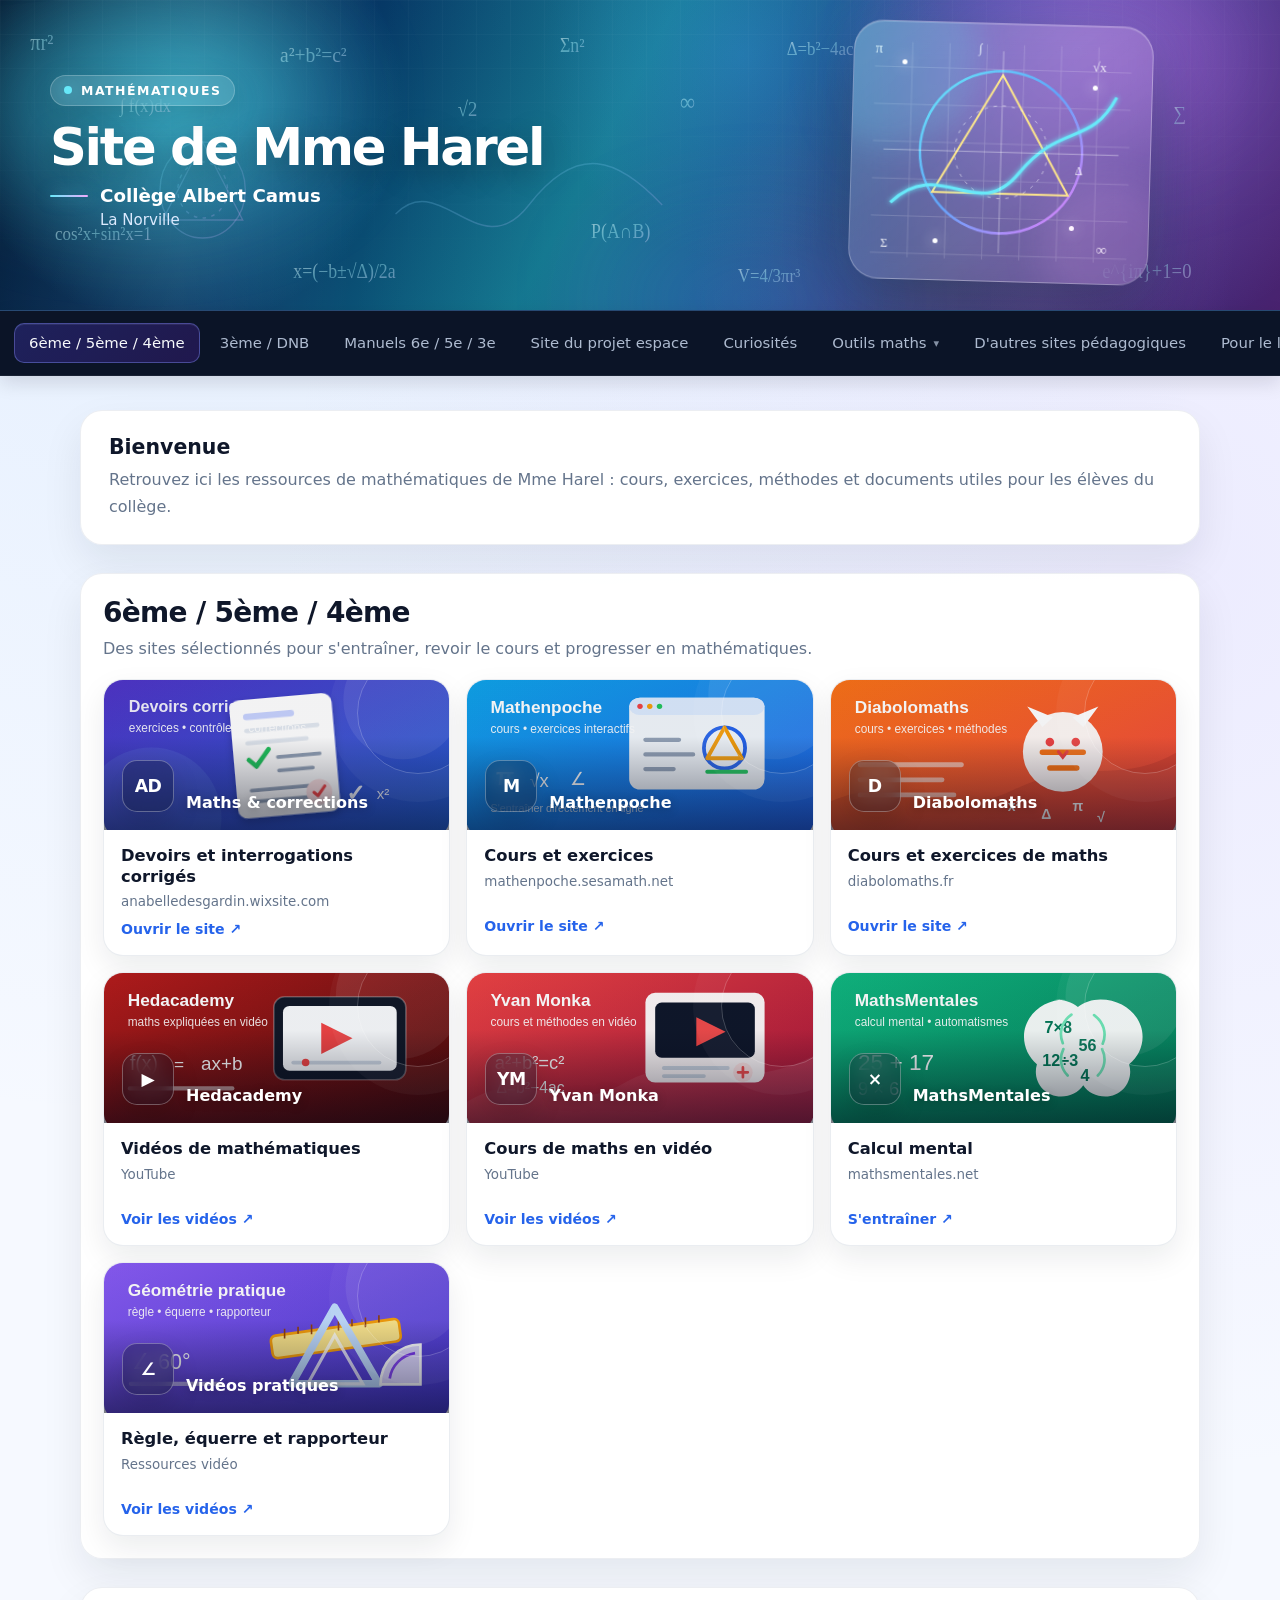
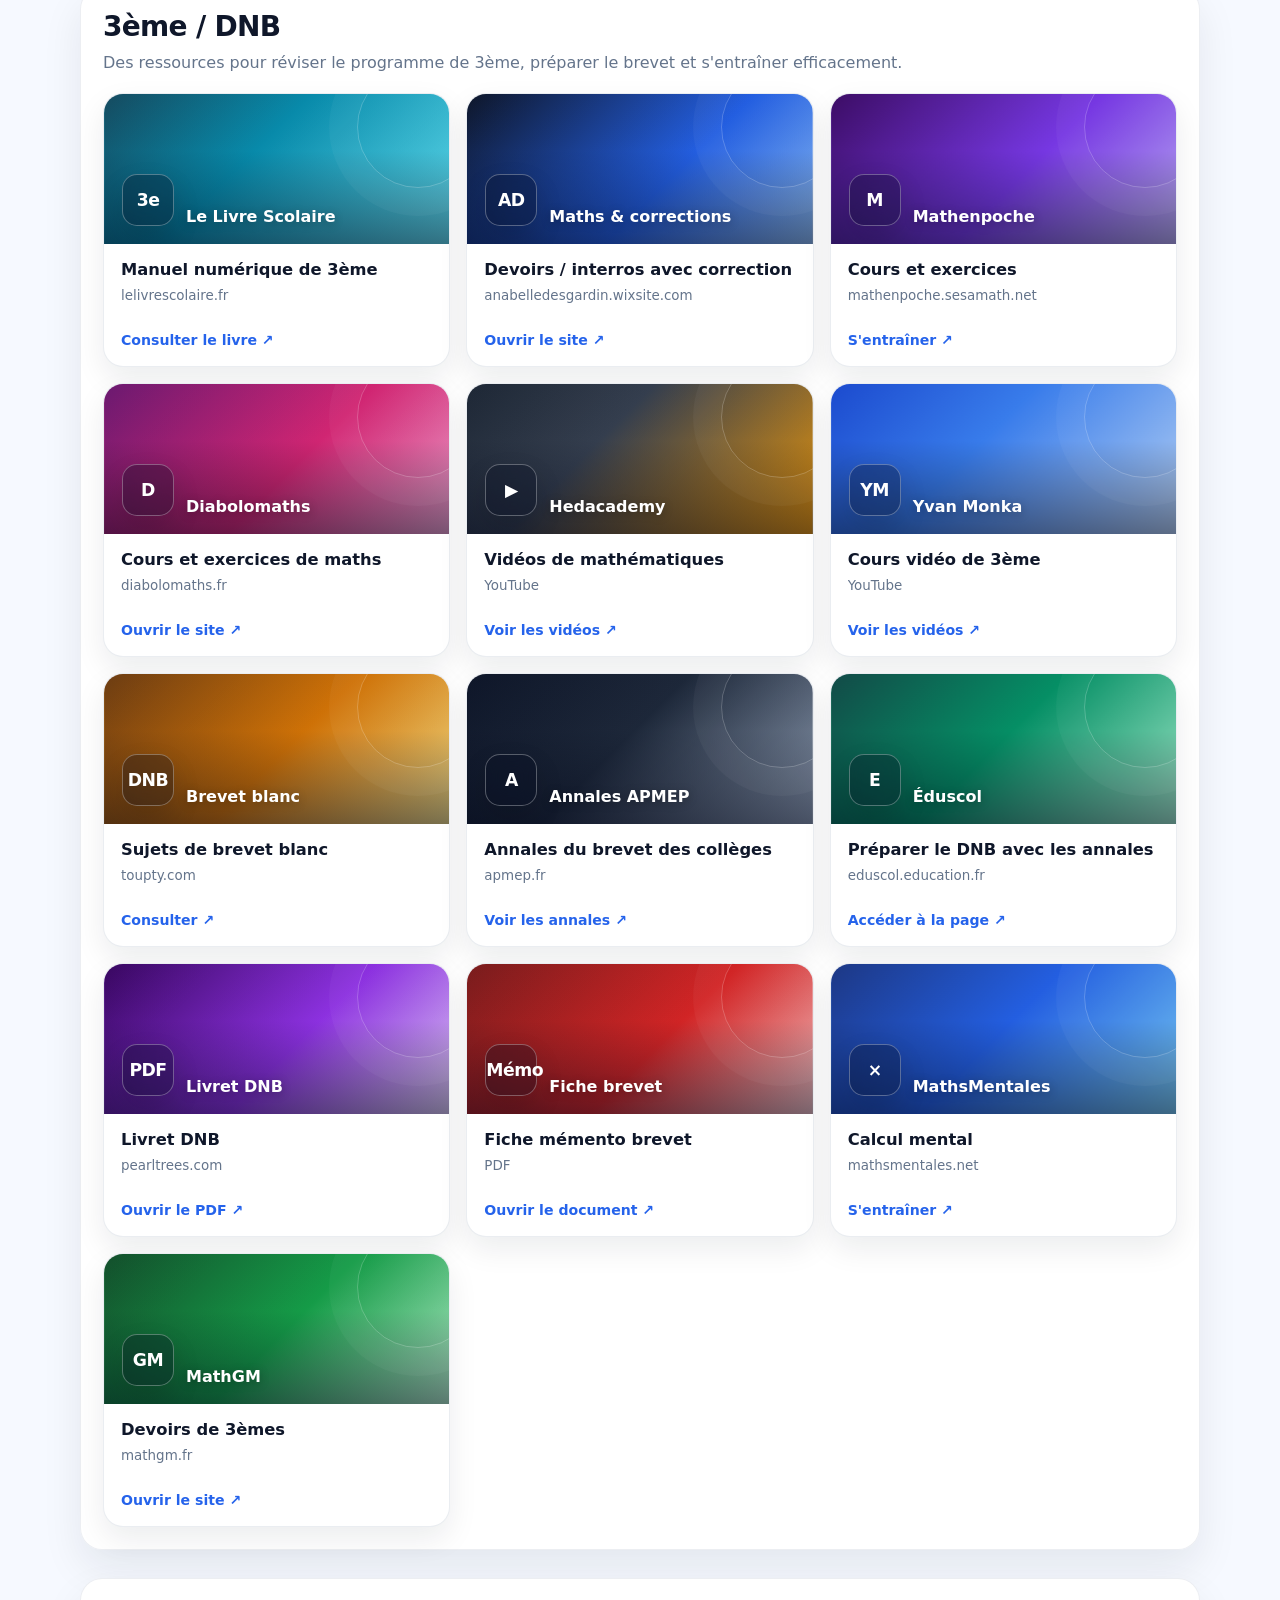
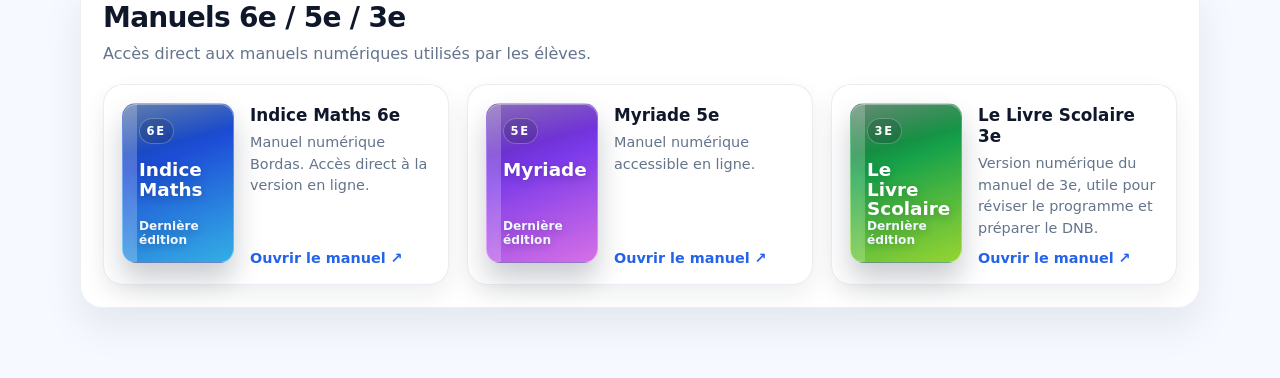
==== index.html @ 8d4c0c3f "Ajout de la section 3ème DNB, des manuels et du lien ENT" ====
<!DOCTYPE html>
<html lang="fr">
<head>
<meta charset="UTF-8">
<meta name="viewport" content="width=device-width,initial-scale=1.0">
<title>Site de Mme Harel</title>
<style>
:root{--paper:#f6f9ff;--ink:#0f172a;--muted:#64748b;--cyan:#67e8f9;--blue:#60a5fa;--violet:#a78bfa;--pink:#f0abfc;--gold:#fde68a;--line:rgba(148,163,184,.18)}
*{box-sizing:border-box}html{scroll-behavior:smooth}body{margin:0;font-family:Inter,ui-sans-serif,system-ui,-apple-system,BlinkMacSystemFont,"Segoe UI",sans-serif;background:radial-gradient(circle at 12% 0%,rgba(96,165,250,.13),transparent 30%),radial-gradient(circle at 92% 16%,rgba(167,139,250,.12),transparent 28%),var(--paper);color:var(--ink)}a{color:inherit}img,svg{max-width:100%}
.hero{position:relative;min-height:310px;overflow:hidden;isolation:isolate;color:#fff;background:linear-gradient(118deg,#04152d 0%,#073765 26%,#0f6f88 47%,#26418f 69%,#49226f 100%)}.hero:before{content:"";position:absolute;inset:0;z-index:-5;background:radial-gradient(circle at 14% 34%,rgba(80,240,255,.48),transparent 20%),radial-gradient(circle at 58% 18%,rgba(62,164,255,.28),transparent 26%),radial-gradient(circle at 87% 18%,rgba(213,126,255,.38),transparent 25%),radial-gradient(circle at 73% 90%,rgba(255,184,92,.12),transparent 25%)}.hero:after{content:"";position:absolute;inset:-60px -10%;z-index:-4;background:linear-gradient(102deg,transparent 8%,rgba(255,255,255,.06) 22%,transparent 33%,rgba(103,232,249,.10) 48%,transparent 62%,rgba(240,171,252,.10) 76%,transparent 88%);transform:rotate(-6deg)}.grid{position:absolute;inset:0;z-index:-3;opacity:.23;background-image:linear-gradient(rgba(255,255,255,.1) 1px,transparent 1px),linear-gradient(90deg,rgba(255,255,255,.1) 1px,transparent 1px);background-size:34px 34px;mask-image:linear-gradient(to bottom,black 10%,transparent 96%)}.glow{position:absolute;border-radius:50%;filter:blur(56px);pointer-events:none;z-index:-2}.g1{width:360px;height:170px;left:-40px;top:20px;background:rgba(61,230,255,.28)}.g2{width:370px;height:170px;right:20px;top:-30px;background:rgba(200,115,255,.23)}.g3{width:280px;height:130px;left:48%;bottom:-55px;background:rgba(72,160,255,.19)}.math-layer{position:absolute;inset:0;width:100%;height:100%;z-index:-1;opacity:.68;pointer-events:none}.hero-inner{width:min(1180px,calc(100% - 40px));min-height:310px;margin:auto;display:grid;grid-template-columns:minmax(0,1.2fr) minmax(260px,.8fr);align-items:center;gap:34px;padding:24px 0 30px}.hero-copy{position:relative;z-index:2;min-width:0}.badge{display:inline-flex;align-items:center;gap:9px;padding:7px 13px;border-radius:999px;background:rgba(255,255,255,.12);border:1px solid rgba(255,255,255,.22);backdrop-filter:blur(10px);font-size:.78rem;font-weight:800;letter-spacing:.12em;text-transform:uppercase;box-shadow:0 8px 28px rgba(0,0,0,.15)}.badge i{display:block;width:8px;height:8px;border-radius:50%;background:var(--cyan);box-shadow:0 0 18px var(--cyan)}h1{margin:16px 0 8px;font-size:clamp(2.05rem,4vw,3.35rem);line-height:1;letter-spacing:-.045em;font-weight:880;text-shadow:0 9px 30px rgba(0,0,0,.28)}.school{margin-top:12px;display:flex;align-items:center;gap:12px;font-weight:750;font-size:clamp(1rem,1.5vw,1.14rem)}.school:before{content:"";width:38px;height:2px;border-radius:99px;background:linear-gradient(90deg,#67e8f9,#f0abfc);box-shadow:0 0 16px rgba(103,232,249,.55)}.place{margin-top:5px;padding-left:50px;color:#dbeafe;font-size:.94rem}.visual{height:225px;display:grid;place-items:center;position:relative;min-width:0}.glass{position:relative;width:min(300px,100%);aspect-ratio:1.16;border-radius:30px;overflow:hidden;background:linear-gradient(145deg,rgba(255,255,255,.21),rgba(255,255,255,.055));border:1px solid rgba(255,255,255,.28);backdrop-filter:blur(17px);box-shadow:0 26px 68px rgba(1,8,26,.34),inset 0 1px 0 rgba(255,255,255,.18),0 0 58px rgba(103,232,249,.11);transform:rotate(1.6deg)}.glass:before{content:"";position:absolute;width:180px;height:180px;border-radius:50%;left:-55px;top:-55px;background:rgba(103,232,249,.18);filter:blur(15px)}.glass:after{content:"";position:absolute;width:140px;height:140px;border-radius:50%;right:-35px;bottom:-40px;background:rgba(240,171,252,.16);filter:blur(18px)}.glass svg{width:100%;height:100%;display:block}.spark{position:absolute;width:5px;height:5px;border-radius:50%;background:#fff;box-shadow:0 0 14px #fff}.s1{left:16%;top:15%}.s2{right:18%;top:23%}.s3{left:28%;bottom:14%}.s4{right:25%;bottom:20%}
.navbar{position:sticky;top:0;z-index:30;background:rgba(4,13,33,.97);border-top:1px solid rgba(91,171,255,.35);border-bottom:1px solid rgba(255,255,255,.06);box-shadow:0 7px 18px rgba(2,6,23,.12);backdrop-filter:blur(12px)}.nav-inner{display:flex;align-items:center;gap:5px;overflow-x:auto;overflow-y:hidden;white-space:nowrap;width:min(1380px,100%);margin:auto;padding:12px 14px;scrollbar-width:thin;scrollbar-color:rgba(103,232,249,.38) transparent;-webkit-overflow-scrolling:touch}.nav-inner::-webkit-scrollbar{height:6px}.nav-inner::-webkit-scrollbar-thumb{background:rgba(103,232,249,.34);border-radius:99px}.nav-link,.nav-menu summary{flex:0 0 auto;display:inline-flex;align-items:center;justify-content:center;padding:10px 14px;border-radius:10px;text-decoration:none;color:#aebbd0;font-size:.93rem;font-weight:530;border:1px solid transparent;transition:.2s ease;cursor:pointer;list-style:none}.nav-menu summary::-webkit-details-marker{display:none}.nav-link:hover,.nav-menu summary:hover{color:#fff;background:rgba(99,102,241,.14);border-color:rgba(129,140,248,.24)}.nav-link.active{color:#f8fafc;background:linear-gradient(135deg,rgba(79,70,229,.28),rgba(109,40,217,.22));border-color:rgba(129,140,248,.42);box-shadow:inset 0 1px 0 rgba(255,255,255,.07)}.nav-menu{position:relative;flex:0 0 auto}.nav-menu summary:after{content:"▾";font-size:.7rem;margin-left:7px;opacity:.75}.nav-drop{position:fixed;z-index:50;min-width:180px;padding:7px;background:#08162c;border:1px solid rgba(129,140,248,.28);border-radius:12px;box-shadow:0 16px 35px rgba(2,6,23,.32);transform:translateY(7px)}.nav-drop a{display:block;padding:9px 11px;border-radius:8px;color:#cbd5e1;text-decoration:none;font-size:.9rem}.nav-drop a:hover{background:rgba(99,102,241,.17);color:#fff}
main{width:min(1120px,calc(100% - 40px));margin:34px auto 0;padding-bottom:70px}.panel{background:rgba(255,255,255,.96);border:1px solid var(--line);border-radius:22px;box-shadow:0 18px 40px rgba(15,23,42,.08)}.welcome{padding:24px 28px}.welcome h2,.resources h2{margin:0 0 8px}.welcome h2{font-size:1.28rem}.welcome p{margin:0;line-height:1.67;color:var(--muted)}.resources{margin-top:28px;padding:22px}.resources-head{margin-bottom:18px}.resources h2{font-size:clamp(1.35rem,2.5vw,1.75rem);letter-spacing:-.025em}.resources-head p{margin:4px 0 0;color:var(--muted);line-height:1.5}.resource-grid{display:grid;grid-template-columns:repeat(3,minmax(0,1fr));gap:16px}.resource-card{display:flex;flex-direction:column;overflow:hidden;min-width:0;border-radius:20px;text-decoration:none;color:var(--ink);background:#fff;border:1px solid rgba(148,163,184,.2);box-shadow:0 12px 30px rgba(15,23,42,.08);transition:transform .2s ease,box-shadow .2s ease,border-color .2s ease}.resource-card:hover{transform:translateY(-5px);box-shadow:0 20px 42px rgba(15,23,42,.13);border-color:rgba(96,165,250,.38)}.thumb{position:relative;height:150px;overflow:hidden;padding:18px;display:flex;align-items:flex-end;background:var(--bg);background-position:center;background-size:cover}.thumb::before{content:"";position:absolute;inset:0;background:linear-gradient(to top,rgba(2,6,23,.52),rgba(2,6,23,.05) 62%)}.thumb::after{content:"";position:absolute;width:120px;height:120px;border:1px solid rgba(255,255,255,.22);border-radius:50%;right:-30px;top:-28px;box-shadow:0 0 0 28px rgba(255,255,255,.035)}.thumb-mark{position:relative;z-index:2;width:52px;height:52px;border-radius:15px;display:grid;place-items:center;background:rgba(8,15,35,.3);border:1px solid rgba(255,255,255,.3);backdrop-filter:blur(10px);color:#fff;font-weight:900;font-size:1.08rem;letter-spacing:-.03em;box-shadow:0 12px 28px rgba(0,0,0,.12)}.thumb-name{position:relative;z-index:2;margin-left:12px;color:#fff;font-size:1rem;font-weight:800;text-shadow:0 2px 10px rgba(0,0,0,.3)}.resource-body{padding:16px 17px 18px;display:flex;flex-direction:column;gap:7px;min-height:122px}.resource-title{font-weight:850;font-size:1.02rem;line-height:1.25}.resource-site{font-size:.84rem;color:#64748b;overflow:hidden;text-overflow:ellipsis;white-space:nowrap}.resource-action{margin-top:auto;padding-top:5px;font-size:.88rem;font-weight:750;color:#2563eb}.r1{--bg:url('assets/thumbs/devoirs.svg') center/cover no-repeat}.r2{--bg:url('assets/thumbs/mathenpoche.svg') center/cover no-repeat}.r3{--bg:url('assets/thumbs/diabolomaths.svg') center/cover no-repeat}.r4{--bg:url('assets/thumbs/hedacademy.svg') center/cover no-repeat}.r5{--bg:url('assets/thumbs/yvan-monka.svg') center/cover no-repeat}.r6{--bg:url('assets/thumbs/mathsmentales.svg') center/cover no-repeat}.r7{--bg:url('assets/thumbs/instruments.svg') center/cover no-repeat}.d1{--bg:linear-gradient(135deg,#164e63,#0891b2 42%,#67e8f9)}.d2{--bg:linear-gradient(135deg,#0f172a,#2563eb 58%,#93c5fd)}.d3{--bg:linear-gradient(135deg,#3f0d69,#7c3aed 55%,#c4b5fd)}.d4{--bg:linear-gradient(135deg,#701a75,#db2777 55%,#f9a8d4)}.d5{--bg:linear-gradient(135deg,#1f2937,#374151 38%,#f59e0b)}.d6{--bg:linear-gradient(135deg,#1d4ed8,#3b82f6 42%,#bfdbfe)}.d7{--bg:linear-gradient(135deg,#713f12,#d97706 52%,#fde68a)}.d8{--bg:linear-gradient(135deg,#0f172a,#1e293b 45%,#94a3b8)}.d9{--bg:linear-gradient(135deg,#134e4a,#059669 48%,#a7f3d0)}.d10{--bg:linear-gradient(135deg,#3b0764,#9333ea 55%,#e9d5ff)}.d11{--bg:linear-gradient(135deg,#7f1d1d,#dc2626 55%,#fecaca)}.d12{--bg:linear-gradient(135deg,#1e3a8a,#2563eb 48%,#7dd3fc)}.d13{--bg:linear-gradient(135deg,#14532d,#16a34a 52%,#bbf7d0)}
.manual-grid{display:grid;grid-template-columns:repeat(3,minmax(0,1fr));gap:18px}.manual-card{display:flex;gap:16px;padding:18px;border-radius:20px;background:#fff;border:1px solid rgba(148,163,184,.2);box-shadow:0 10px 24px rgba(15,23,42,.07);text-decoration:none;color:var(--ink);transition:transform .2s ease,box-shadow .2s ease,border-color .2s ease}.manual-card:hover{transform:translateY(-4px);box-shadow:0 16px 34px rgba(15,23,42,.12);border-color:rgba(96,165,250,.35)}.manual-cover{flex:0 0 112px;height:160px;border-radius:14px;position:relative;overflow:hidden;box-shadow:0 16px 28px rgba(15,23,42,.22),inset 0 1px 0 rgba(255,255,255,.35);border:1px solid rgba(255,255,255,.35)}.manual-cover::before{content:"";position:absolute;inset:0;background:linear-gradient(165deg,rgba(255,255,255,.35),transparent 28%,rgba(0,0,0,.08) 100%)}.manual-spine{position:absolute;left:0;top:0;bottom:0;width:14px;background:rgba(255,255,255,.22)}.manual-cover .level{position:absolute;left:16px;top:14px;font-size:.72rem;font-weight:900;letter-spacing:.14em;text-transform:uppercase;color:#fff;background:rgba(15,23,42,.18);padding:5px 7px;border-radius:999px;border:1px solid rgba(255,255,255,.26);backdrop-filter:blur(4px)}.manual-cover .title{position:absolute;left:16px;right:16px;top:56px;font-size:1.15rem;line-height:1.05;font-weight:900;color:#fff;text-shadow:0 2px 10px rgba(0,0,0,.24)}.manual-cover .edition{position:absolute;left:16px;right:16px;bottom:15px;font-size:.76rem;font-weight:800;color:#eff6ff;text-shadow:0 2px 8px rgba(0,0,0,.24)}.m6{background:linear-gradient(160deg,#0f3b87 0%,#1d4ed8 36%,#38bdf8 100%)}.m5{background:linear-gradient(160deg,#4c1d95 0%,#7c3aed 40%,#e879f9 100%)}.m3{background:linear-gradient(160deg,#14532d 0%,#16a34a 38%,#a3e635 100%)}.manual-body{min-width:0;display:flex;flex-direction:column}.manual-title{font-size:1.05rem;font-weight:850;line-height:1.25;margin-top:2px}.manual-meta{margin-top:6px;color:var(--muted);font-size:.9rem;line-height:1.5}.manual-action{margin-top:auto;padding-top:10px;font-size:.9rem;font-weight:800;color:#2563eb}
@media(max-width:1050px){.hero-inner{grid-template-columns:minmax(0,1fr) 300px;gap:20px}.nav-link,.nav-menu summary{font-size:.88rem;padding:9px 11px}.manual-grid{grid-template-columns:1fr}}@media(max-width:900px){.resource-grid{grid-template-columns:repeat(2,minmax(0,1fr))}}@media(max-width:800px){.hero{min-height:430px}.hero-inner{min-height:430px;grid-template-columns:1fr;gap:8px;text-align:center;padding:28px 0 22px}.school{justify-content:center}.school:before{display:none}.place{padding-left:0}.visual{height:155px}.glass{width:215px}.math-layer{opacity:.48}.nav-inner{padding:10px 12px}.nav-link,.nav-menu summary{font-size:.88rem;padding:9px 11px}}@media(max-width:640px){.manual-card{flex-direction:column}.manual-cover{width:112px;height:160px}}@media(max-width:560px){.hero{min-height:395px}.hero-inner{width:min(100% - 24px,1180px);min-height:395px;padding:24px 0 18px}.badge{font-size:.68rem;padding:6px 10px}.hero h1{font-size:clamp(1.9rem,10vw,2.55rem)}.school{font-size:.98rem}.visual{height:130px}.glass{width:185px;border-radius:22px}.math-layer{opacity:.38}.nav-inner{gap:3px;padding:9px 8px}.nav-link,.nav-menu summary{font-size:.82rem;padding:8px 9px}.nav-drop{left:8px;right:8px;min-width:auto}.welcome{padding:20px}.resources{padding:14px;border-radius:18px}.resource-grid,.manual-grid{grid-template-columns:1fr}.thumb{height:132px}main{width:min(100% - 24px,1120px);margin-top:22px}}
</style>
</head>
<body>
<header class="hero"><div class="grid"></div><div class="glow g1"></div><div class="glow g2"></div><div class="glow g3"></div><svg class="math-layer" viewBox="0 0 1440 310" preserveAspectRatio="none" aria-hidden="true"><defs><linearGradient id="txt" x1="0" y1="0" x2="1" y2="1"><stop offset="0%" stop-color="#fff" stop-opacity=".8"/><stop offset="50%" stop-color="#a5f3fc" stop-opacity=".63"/><stop offset="100%" stop-color="#e9d5ff" stop-opacity=".62"/></linearGradient><linearGradient id="ln" x1="0" y1="0" x2="1" y2="1"><stop offset="0%" stop-color="#67e8f9"/><stop offset="55%" stop-color="#93c5fd"/><stop offset="100%" stop-color="#f0abfc"/></linearGradient></defs><g fill="url(#txt)" font-family="Georgia,serif"><text x="34" y="50" font-size="23">πr²</text><text x="135" y="112" font-size="19">∫ f(x)dx</text><text x="315" y="62" font-size="22">a²+b²=c²</text><text x="515" y="116" font-size="21">√2</text><text x="630" y="52" font-size="20">Σn²</text><text x="765" y="110" font-size="24">∞</text><text x="885" y="55" font-size="19">Δ=b²−4ac</text><text x="1050" y="118" font-size="20">f′(x)</text><text x="1205" y="58" font-size="23">φ</text><text x="1320" y="120" font-size="20">∑</text><text x="62" y="240" font-size="19">cos²x+sin²x=1</text><text x="330" y="278" font-size="20">x=(−b±√Δ)/2a</text><text x="665" y="238" font-size="20">P(A∩B)</text><text x="830" y="282" font-size="19">V=4/3πr³</text><text x="1050" y="242" font-size="19">y=mx+p</text><text x="1240" y="278" font-size="21">e^{iπ}+1=0</text></g><g fill="none" stroke="url(#ln)" stroke-opacity=".34" stroke-width="1.5"><circle cx="228" cy="190" r="48"/><polygon points="228,142 273,220 183,220"/><circle cx="228" cy="190" r="28" stroke-dasharray="4 6"/><path d="M445 214 C495 168,540 268,595 205 S695 158,745 205"/><path d="M990 185 Q1060 125 1130 185 T1270 185"/><line x1="930" y1="205" x2="1320" y2="205"/><line x1="1125" y1="140" x2="1125" y2="270"/></g></svg><div class="hero-inner"><div class="hero-copy"><div class="badge"><i></i>Mathématiques</div><h1>Site de Mme Harel</h1><div class="school">Collège Albert Camus</div><div class="place">La Norville</div></div><div class="visual" aria-hidden="true"><div class="glass"><span class="spark s1"></span><span class="spark s2"></span><span class="spark s3"></span><span class="spark s4"></span><svg viewBox="0 0 360 310"><defs><linearGradient id="g" x1="0" y1="0" x2="1" y2="1"><stop offset="0%" stop-color="#67e8f9"/><stop offset="48%" stop-color="#60a5fa"/><stop offset="100%" stop-color="#e879f9"/></linearGradient><filter id="glow"><feGaussianBlur stdDeviation="3" result="b"/><feMerge><feMergeNode in="b"/><feMergeNode in="SourceGraphic"/></feMerge></filter></defs><g opacity=".2" stroke="#fff"><path d="M25 55H335M25 100H335M25 145H335M25 190H335M25 235H335M25 280H335"/><path d="M70 25V285M115 25V285M160 25V285M205 25V285M250 25V285M295 25V285"/></g><g transform="translate(180 155)"><circle r="98" fill="none" stroke="url(#g)" stroke-width="3"/><polygon points="0,-93 82,50 -82,50" fill="none" stroke="#fde68a" stroke-width="2.4"/><circle r="56" fill="none" stroke="#fff" stroke-opacity=".65" stroke-dasharray="4 7"/><path d="M-132 64 C-72 5,-27 88,22 25 S108 -10,138 -70" fill="none" stroke="#67e8f9" stroke-width="3.8" filter="url(#glow)"/><line x1="-142" x2="142" stroke="#fff" stroke-opacity=".5"/><line y1="-122" y2="122" stroke="#fff" stroke-opacity=".5"/></g><g fill="#fff" opacity=".92" font-family="Georgia,serif"><text x="25" y="39" font-size="18">π</text><text x="288" y="54" font-size="16">√x</text><text x="298" y="276" font-size="18">∞</text><text x="37" y="273" font-size="15">Σ</text><text x="150" y="35" font-size="15">∫</text><text x="270" y="180" font-size="14">Δ</text></g></svg></div></div></div></header>
<nav class="navbar"><div class="nav-inner"><a class="nav-link active" href="#ressources-654">6ème / 5ème / 4ème</a><a class="nav-link" href="#ressources-3dnb">3ème / DNB</a><a class="nav-link" href="#manuels">Manuels 6e / 5e / 3e</a><a class="nav-link" href="https://espacecamus.github.io/" target="_blank" rel="noopener">Site du projet espace</a><a class="nav-link" href="#">Curiosités</a><details class="nav-menu"><summary>Outils maths</summary><div class="nav-drop"><a href="https://www.geogebra.org/" target="_blank" rel="noopener">GeoGebra</a><a href="https://www.tinkercad.com/" target="_blank" rel="noopener">Tinkercad</a></div></details><a class="nav-link" href="#">D'autres sites pédagogiques</a><a class="nav-link" href="#">Pour le lycée</a><a class="nav-link" href="https://www.moncollege-ent.essonne.fr" target="_blank" rel="noopener">ENT</a></div></nav>
<main><section class="panel welcome"><h2>Bienvenue</h2><p>Retrouvez ici les ressources de mathématiques de Mme Harel : cours, exercices, méthodes et documents utiles pour les élèves du collège.</p></section>
<section class="panel resources" id="ressources-654"><div class="resources-head"><h2>6ème / 5ème / 4ème</h2><p>Des sites sélectionnés pour s'entraîner, revoir le cours et progresser en mathématiques.</p></div><div class="resource-grid"><a class="resource-card r1" href="https://anabelledesgardin.wixsite.com/maths/3eme" target="_blank" rel="noopener"><div class="thumb"><div class="thumb-mark">AD</div><div class="thumb-name">Maths & corrections</div></div><div class="resource-body"><div class="resource-title">Devoirs et interrogations corrigés</div><div class="resource-site">anabelledesgardin.wixsite.com</div><div class="resource-action">Ouvrir le site ↗</div></div></a><a class="resource-card r2" href="https://mathenpoche.sesamath.net/" target="_blank" rel="noopener"><div class="thumb"><div class="thumb-mark">M</div><div class="thumb-name">Mathenpoche</div></div><div class="resource-body"><div class="resource-title">Cours et exercices</div><div class="resource-site">mathenpoche.sesamath.net</div><div class="resource-action">Ouvrir le site ↗</div></div></a><a class="resource-card r3" href="https://diabolomaths.fr/" target="_blank" rel="noopener"><div class="thumb"><div class="thumb-mark">D</div><div class="thumb-name">Diabolomaths</div></div><div class="resource-body"><div class="resource-title">Cours et exercices de maths</div><div class="resource-site">diabolomaths.fr</div><div class="resource-action">Ouvrir le site ↗</div></div></a><a class="resource-card r4" href="https://www.youtube.com/channel/UC8SRYHgGMqAYZehYdznaqvQ" target="_blank" rel="noopener"><div class="thumb"><div class="thumb-mark">▶</div><div class="thumb-name">Hedacademy</div></div><div class="resource-body"><div class="resource-title">Vidéos de mathématiques</div><div class="resource-site">YouTube</div><div class="resource-action">Voir les vidéos ↗</div></div></a><a class="resource-card r5" href="https://www.youtube.com/channel/UCaDqmzanCq4ZYhdEm0Df9Qg" target="_blank" rel="noopener"><div class="thumb"><div class="thumb-mark">YM</div><div class="thumb-name">Yvan Monka</div></div><div class="resource-body"><div class="resource-title">Cours de maths en vidéo</div><div class="resource-site">YouTube</div><div class="resource-action">Voir les vidéos ↗</div></div></a><a class="resource-card r6" href="https://mathsmentales.net/" target="_blank" rel="noopener"><div class="thumb"><div class="thumb-mark">×</div><div class="thumb-name">MathsMentales</div></div><div class="resource-body"><div class="resource-title">Calcul mental</div><div class="resource-site">mathsmentales.net</div><div class="resource-action">S'entraîner ↗</div></div></a><a class="resource-card r7" href="https://padlet.com/padfse/vid-os-de-maths-si3xxl2xj77cey24" target="_blank" rel="noopener"><div class="thumb"><div class="thumb-mark">∠</div><div class="thumb-name">Vidéos pratiques</div></div><div class="resource-body"><div class="resource-title">Règle, équerre et rapporteur</div><div class="resource-site">Ressources vidéo</div><div class="resource-action">Voir les vidéos ↗</div></div></a></div></section>
<section class="panel resources" id="ressources-3dnb"><div class="resources-head"><h2>3ème / DNB</h2><p>Des ressources pour réviser le programme de 3ème, préparer le brevet et s'entraîner efficacement.</p></div><div class="resource-grid"><a class="resource-card d1" href="https://www.lelivrescolaire.fr/page/32357356?num=0" target="_blank" rel="noopener"><div class="thumb"><div class="thumb-mark">3e</div><div class="thumb-name">Le Livre Scolaire</div></div><div class="resource-body"><div class="resource-title">Manuel numérique de 3ème</div><div class="resource-site">lelivrescolaire.fr</div><div class="resource-action">Consulter le livre ↗</div></div></a><a class="resource-card d2" href="https://anabelledesgardin.wixsite.com/maths/3eme" target="_blank" rel="noopener"><div class="thumb"><div class="thumb-mark">AD</div><div class="thumb-name">Maths & corrections</div></div><div class="resource-body"><div class="resource-title">Devoirs / interros avec correction</div><div class="resource-site">anabelledesgardin.wixsite.com</div><div class="resource-action">Ouvrir le site ↗</div></div></a><a class="resource-card d3" href="https://mathenpoche.sesamath.net/" target="_blank" rel="noopener"><div class="thumb"><div class="thumb-mark">M</div><div class="thumb-name">Mathenpoche</div></div><div class="resource-body"><div class="resource-title">Cours et exercices</div><div class="resource-site">mathenpoche.sesamath.net</div><div class="resource-action">S'entraîner ↗</div></div></a><a class="resource-card d4" href="https://diabolomaths.fr/" target="_blank" rel="noopener"><div class="thumb"><div class="thumb-mark">D</div><div class="thumb-name">Diabolomaths</div></div><div class="resource-body"><div class="resource-title">Cours et exercices de maths</div><div class="resource-site">diabolomaths.fr</div><div class="resource-action">Ouvrir le site ↗</div></div></a><a class="resource-card d5" href="https://www.youtube.com/channel/UC8SRYHgGMqAYZehYdznaqvQ" target="_blank" rel="noopener"><div class="thumb"><div class="thumb-mark">▶</div><div class="thumb-name">Hedacademy</div></div><div class="resource-body"><div class="resource-title">Vidéos de mathématiques</div><div class="resource-site">YouTube</div><div class="resource-action">Voir les vidéos ↗</div></div></a><a class="resource-card d6" href="https://www.youtube.com/channel/UCaDqmzanCq4ZYhdEm0Df9Qg" target="_blank" rel="noopener"><div class="thumb"><div class="thumb-mark">YM</div><div class="thumb-name">Yvan Monka</div></div><div class="resource-body"><div class="resource-title">Cours vidéo de 3ème</div><div class="resource-site">YouTube</div><div class="resource-action">Voir les vidéos ↗</div></div></a><a class="resource-card d7" href="https://www.toupty.com/sujets-brevet-blanc-corriges-3eme.html#gsc.tab=0" target="_blank" rel="noopener"><div class="thumb"><div class="thumb-mark">DNB</div><div class="thumb-name">Brevet blanc</div></div><div class="resource-body"><div class="resource-title">Sujets de brevet blanc</div><div class="resource-site">toupty.com</div><div class="resource-action">Consulter ↗</div></div></a><a class="resource-card d8" href="https://www.apmep.fr/Annales-du-Brevet-des-colleges" target="_blank" rel="noopener"><div class="thumb"><div class="thumb-mark">A</div><div class="thumb-name">Annales APMEP</div></div><div class="resource-body"><div class="resource-title">Annales du brevet des collèges</div><div class="resource-site">apmep.fr</div><div class="resource-action">Voir les annales ↗</div></div></a><a class="resource-card d9" href="https://eduscol.education.fr/711/preparer-le-diplome-national-du-brevet-dnb-avec-les-sujets-des-annales" target="_blank" rel="noopener"><div class="thumb"><div class="thumb-mark">E</div><div class="thumb-name">Éduscol</div></div><div class="resource-body"><div class="resource-title">Préparer le DNB avec les annales</div><div class="resource-site">eduscol.education.fr</div><div class="resource-action">Accéder à la page ↗</div></div></a><a class="resource-card d10" href="https://www.pearltrees.com/s/file/preview/335777297/livretDNB.pdf?pearlId=653302285" target="_blank" rel="noopener"><div class="thumb"><div class="thumb-mark">PDF</div><div class="thumb-name">Livret DNB</div></div><div class="resource-body"><div class="resource-title">Livret DNB</div><div class="resource-site">pearltrees.com</div><div class="resource-action">Ouvrir le PDF ↗</div></div></a><a class="resource-card d11" href="https://storage.googleapis.com/padlet-uploads-usc1/932743691/a20cccf27607f95a266a4458494af958/fiche_memento_brevet.pdf?Expires=1788348309&GoogleAccessId=gcs-url-signer-june2026%40logical-handler-867.iam.gserviceaccount.com&Signature=NAR7fnvLFEhnjj009CiAUPBpenONR%2FqoGeM65KcZF2KyPzSOrzxTSP%2FEKvDreZr79hVRRqiC%2BvkjqfGcCyeFKWXeXWes0tugRrjjyBhoiv9gQJFW2r9uB1a7mb2FV1fWLFNznk6%2BqtKPu%2F3%2BoIlcNpr4FEW71H1%2BRUavmzNzGNAZozlfZCTa%2BLf9TgWZlxdbu0NRwrarbUf7OMzeBr1ZhdZIGnCwdACTjUa%2Bl6g51cSv7NsibenyDMrGO8wOHjN9ZYeyx8lJbXY5hgbJ%2FO1VzCOb1KLK%2BBDTfrWm3MR%2BX%2FRuaFGsRO9N21H4eJdnh3i5ND16tAFvgRt%2FCl6%2Ft5oJ0w%3D%3D&original-url=https%3A%2F%2Fpadlet-uploads-usc1.storage.googleapis.com%2F932743691%2Fa20cccf27607f95a266a4458494af958%2Ffiche_memento_brevet.pdf" target="_blank" rel="noopener"><div class="thumb"><div class="thumb-mark">Mémo</div><div class="thumb-name">Fiche brevet</div></div><div class="resource-body"><div class="resource-title">Fiche mémento brevet</div><div class="resource-site">PDF</div><div class="resource-action">Ouvrir le document ↗</div></div></a><a class="resource-card d12" href="https://mathsmentales.net/" target="_blank" rel="noopener"><div class="thumb"><div class="thumb-mark">×</div><div class="thumb-name">MathsMentales</div></div><div class="resource-body"><div class="resource-title">Calcul mental</div><div class="resource-site">mathsmentales.net</div><div class="resource-action">S'entraîner ↗</div></div></a><a class="resource-card d13" href="https://www.mathgm.fr/" target="_blank" rel="noopener"><div class="thumb"><div class="thumb-mark">GM</div><div class="thumb-name">MathGM</div></div><div class="resource-body"><div class="resource-title">Devoirs de 3èmes</div><div class="resource-site">mathgm.fr</div><div class="resource-action">Ouvrir le site ↗</div></div></a></div></section>
<section class="panel resources" id="manuels"><div class="resources-head"><h2>Manuels 6e / 5e / 3e</h2><p>Accès direct aux manuels numériques utilisés par les élèves.</p></div><div class="manual-grid"><a class="manual-card" href="https://solaire.editions-bordas.fr/demo/9782047408667/9782047406397" target="_blank" rel="noopener"><div class="manual-cover m6"><div class="manual-spine"></div><div class="level">6e</div><div class="title">Indice Maths</div><div class="edition">Dernière édition</div></div><div class="manual-body"><div class="manual-title">Indice Maths 6e</div><div class="manual-meta">Manuel numérique Bordas. Accès direct à la version en ligne.</div><div class="manual-action">Ouvrir le manuel ↗</div></div></a><a class="manual-card" href="https://www.calameo.com/read/004956979a532222e60fe" target="_blank" rel="noopener"><div class="manual-cover m5"><div class="manual-spine"></div><div class="level">5e</div><div class="title">Myriade</div><div class="edition">Dernière édition</div></div><div class="manual-body"><div class="manual-title">Myriade 5e</div><div class="manual-meta">Manuel numérique accessible en ligne.</div><div class="manual-action">Ouvrir le manuel ↗</div></div></a><a class="manual-card" href="https://www.calameo.com/read/000596729298e509b6ed2" target="_blank" rel="noopener"><div class="manual-cover m3"><div class="manual-spine"></div><div class="level">3e</div><div class="title">Le Livre Scolaire</div><div class="edition">Dernière édition</div></div><div class="manual-body"><div class="manual-title">Le Livre Scolaire 3e</div><div class="manual-meta">Version numérique du manuel de 3e, utile pour réviser le programme et préparer le DNB.</div><div class="manual-action">Ouvrir le manuel ↗</div></div></a></div></section></main>
<script>document.addEventListener('toggle',e=>{if(e.target.matches('.nav-menu')&&e.target.open){const r=e.target.querySelector('summary').getBoundingClientRect(),d=e.target.querySelector('.nav-drop');d.style.left=Math.min(r.left,window.innerWidth-190)+'px';d.style.top=(r.bottom+4)+'px';}},true);</script>
</body>
</html>
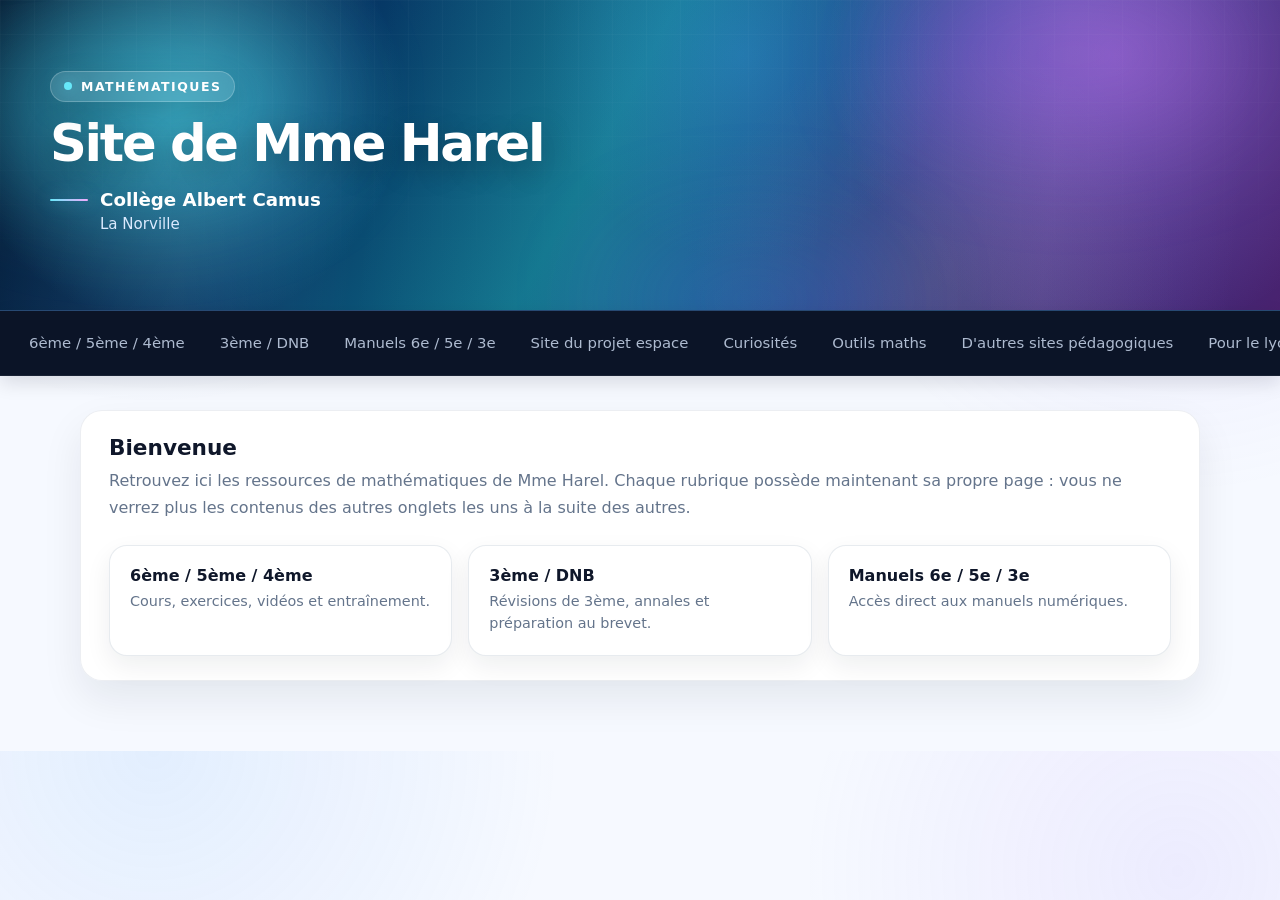
==== commit c003f0fa: "Séparation du site en pages distinctes" ====
--- a/index.html
+++ b/index.html
@@ -1,26 +1 @@
-<!DOCTYPE html>
-<html lang="fr">
-<head>
-<meta charset="UTF-8">
-<meta name="viewport" content="width=device-width,initial-scale=1.0">
-<title>Site de Mme Harel</title>
-<style>
-:root{--paper:#f6f9ff;--ink:#0f172a;--muted:#64748b;--cyan:#67e8f9;--blue:#60a5fa;--violet:#a78bfa;--pink:#f0abfc;--gold:#fde68a;--line:rgba(148,163,184,.18)}
-*{box-sizing:border-box}html{scroll-behavior:smooth}body{margin:0;font-family:Inter,ui-sans-serif,system-ui,-apple-system,BlinkMacSystemFont,"Segoe UI",sans-serif;background:radial-gradient(circle at 12% 0%,rgba(96,165,250,.13),transparent 30%),radial-gradient(circle at 92% 16%,rgba(167,139,250,.12),transparent 28%),var(--paper);color:var(--ink)}a{color:inherit}img,svg{max-width:100%}
-.hero{position:relative;min-height:310px;overflow:hidden;isolation:isolate;color:#fff;background:linear-gradient(118deg,#04152d 0%,#073765 26%,#0f6f88 47%,#26418f 69%,#49226f 100%)}.hero:before{content:"";position:absolute;inset:0;z-index:-5;background:radial-gradient(circle at 14% 34%,rgba(80,240,255,.48),transparent 20%),radial-gradient(circle at 58% 18%,rgba(62,164,255,.28),transparent 26%),radial-gradient(circle at 87% 18%,rgba(213,126,255,.38),transparent 25%),radial-gradient(circle at 73% 90%,rgba(255,184,92,.12),transparent 25%)}.hero:after{content:"";position:absolute;inset:-60px -10%;z-index:-4;background:linear-gradient(102deg,transparent 8%,rgba(255,255,255,.06) 22%,transparent 33%,rgba(103,232,249,.10) 48%,transparent 62%,rgba(240,171,252,.10) 76%,transparent 88%);transform:rotate(-6deg)}.grid{position:absolute;inset:0;z-index:-3;opacity:.23;background-image:linear-gradient(rgba(255,255,255,.1) 1px,transparent 1px),linear-gradient(90deg,rgba(255,255,255,.1) 1px,transparent 1px);background-size:34px 34px;mask-image:linear-gradient(to bottom,black 10%,transparent 96%)}.glow{position:absolute;border-radius:50%;filter:blur(56px);pointer-events:none;z-index:-2}.g1{width:360px;height:170px;left:-40px;top:20px;background:rgba(61,230,255,.28)}.g2{width:370px;height:170px;right:20px;top:-30px;background:rgba(200,115,255,.23)}.g3{width:280px;height:130px;left:48%;bottom:-55px;background:rgba(72,160,255,.19)}.math-layer{position:absolute;inset:0;width:100%;height:100%;z-index:-1;opacity:.68;pointer-events:none}.hero-inner{width:min(1180px,calc(100% - 40px));min-height:310px;margin:auto;display:grid;grid-template-columns:minmax(0,1.2fr) minmax(260px,.8fr);align-items:center;gap:34px;padding:24px 0 30px}.hero-copy{position:relative;z-index:2;min-width:0}.badge{display:inline-flex;align-items:center;gap:9px;padding:7px 13px;border-radius:999px;background:rgba(255,255,255,.12);border:1px solid rgba(255,255,255,.22);backdrop-filter:blur(10px);font-size:.78rem;font-weight:800;letter-spacing:.12em;text-transform:uppercase;box-shadow:0 8px 28px rgba(0,0,0,.15)}.badge i{display:block;width:8px;height:8px;border-radius:50%;background:var(--cyan);box-shadow:0 0 18px var(--cyan)}h1{margin:16px 0 8px;font-size:clamp(2.05rem,4vw,3.35rem);line-height:1;letter-spacing:-.045em;font-weight:880;text-shadow:0 9px 30px rgba(0,0,0,.28)}.school{margin-top:12px;display:flex;align-items:center;gap:12px;font-weight:750;font-size:clamp(1rem,1.5vw,1.14rem)}.school:before{content:"";width:38px;height:2px;border-radius:99px;background:linear-gradient(90deg,#67e8f9,#f0abfc);box-shadow:0 0 16px rgba(103,232,249,.55)}.place{margin-top:5px;padding-left:50px;color:#dbeafe;font-size:.94rem}.visual{height:225px;display:grid;place-items:center;position:relative;min-width:0}.glass{position:relative;width:min(300px,100%);aspect-ratio:1.16;border-radius:30px;overflow:hidden;background:linear-gradient(145deg,rgba(255,255,255,.21),rgba(255,255,255,.055));border:1px solid rgba(255,255,255,.28);backdrop-filter:blur(17px);box-shadow:0 26px 68px rgba(1,8,26,.34),inset 0 1px 0 rgba(255,255,255,.18),0 0 58px rgba(103,232,249,.11);transform:rotate(1.6deg)}.glass:before{content:"";position:absolute;width:180px;height:180px;border-radius:50%;left:-55px;top:-55px;background:rgba(103,232,249,.18);filter:blur(15px)}.glass:after{content:"";position:absolute;width:140px;height:140px;border-radius:50%;right:-35px;bottom:-40px;background:rgba(240,171,252,.16);filter:blur(18px)}.glass svg{width:100%;height:100%;display:block}.spark{position:absolute;width:5px;height:5px;border-radius:50%;background:#fff;box-shadow:0 0 14px #fff}.s1{left:16%;top:15%}.s2{right:18%;top:23%}.s3{left:28%;bottom:14%}.s4{right:25%;bottom:20%}
-.navbar{position:sticky;top:0;z-index:30;background:rgba(4,13,33,.97);border-top:1px solid rgba(91,171,255,.35);border-bottom:1px solid rgba(255,255,255,.06);box-shadow:0 7px 18px rgba(2,6,23,.12);backdrop-filter:blur(12px)}.nav-inner{display:flex;align-items:center;gap:5px;overflow-x:auto;overflow-y:hidden;white-space:nowrap;width:min(1380px,100%);margin:auto;padding:12px 14px;scrollbar-width:thin;scrollbar-color:rgba(103,232,249,.38) transparent;-webkit-overflow-scrolling:touch}.nav-inner::-webkit-scrollbar{height:6px}.nav-inner::-webkit-scrollbar-thumb{background:rgba(103,232,249,.34);border-radius:99px}.nav-link,.nav-menu summary{flex:0 0 auto;display:inline-flex;align-items:center;justify-content:center;padding:10px 14px;border-radius:10px;text-decoration:none;color:#aebbd0;font-size:.93rem;font-weight:530;border:1px solid transparent;transition:.2s ease;cursor:pointer;list-style:none}.nav-menu summary::-webkit-details-marker{display:none}.nav-link:hover,.nav-menu summary:hover{color:#fff;background:rgba(99,102,241,.14);border-color:rgba(129,140,248,.24)}.nav-link.active{color:#f8fafc;background:linear-gradient(135deg,rgba(79,70,229,.28),rgba(109,40,217,.22));border-color:rgba(129,140,248,.42);box-shadow:inset 0 1px 0 rgba(255,255,255,.07)}.nav-menu{position:relative;flex:0 0 auto}.nav-menu summary:after{content:"▾";font-size:.7rem;margin-left:7px;opacity:.75}.nav-drop{position:fixed;z-index:50;min-width:180px;padding:7px;background:#08162c;border:1px solid rgba(129,140,248,.28);border-radius:12px;box-shadow:0 16px 35px rgba(2,6,23,.32);transform:translateY(7px)}.nav-drop a{display:block;padding:9px 11px;border-radius:8px;color:#cbd5e1;text-decoration:none;font-size:.9rem}.nav-drop a:hover{background:rgba(99,102,241,.17);color:#fff}
-main{width:min(1120px,calc(100% - 40px));margin:34px auto 0;padding-bottom:70px}.panel{background:rgba(255,255,255,.96);border:1px solid var(--line);border-radius:22px;box-shadow:0 18px 40px rgba(15,23,42,.08)}.welcome{padding:24px 28px}.welcome h2,.resources h2{margin:0 0 8px}.welcome h2{font-size:1.28rem}.welcome p{margin:0;line-height:1.67;color:var(--muted)}.resources{margin-top:28px;padding:22px}.resources-head{margin-bottom:18px}.resources h2{font-size:clamp(1.35rem,2.5vw,1.75rem);letter-spacing:-.025em}.resources-head p{margin:4px 0 0;color:var(--muted);line-height:1.5}.resource-grid{display:grid;grid-template-columns:repeat(3,minmax(0,1fr));gap:16px}.resource-card{display:flex;flex-direction:column;overflow:hidden;min-width:0;border-radius:20px;text-decoration:none;color:var(--ink);background:#fff;border:1px solid rgba(148,163,184,.2);box-shadow:0 12px 30px rgba(15,23,42,.08);transition:transform .2s ease,box-shadow .2s ease,border-color .2s ease}.resource-card:hover{transform:translateY(-5px);box-shadow:0 20px 42px rgba(15,23,42,.13);border-color:rgba(96,165,250,.38)}.thumb{position:relative;height:150px;overflow:hidden;padding:18px;display:flex;align-items:flex-end;background:var(--bg);background-position:center;background-size:cover}.thumb::before{content:"";position:absolute;inset:0;background:linear-gradient(to top,rgba(2,6,23,.52),rgba(2,6,23,.05) 62%)}.thumb::after{content:"";position:absolute;width:120px;height:120px;border:1px solid rgba(255,255,255,.22);border-radius:50%;right:-30px;top:-28px;box-shadow:0 0 0 28px rgba(255,255,255,.035)}.thumb-mark{position:relative;z-index:2;width:52px;height:52px;border-radius:15px;display:grid;place-items:center;background:rgba(8,15,35,.3);border:1px solid rgba(255,255,255,.3);backdrop-filter:blur(10px);color:#fff;font-weight:900;font-size:1.08rem;letter-spacing:-.03em;box-shadow:0 12px 28px rgba(0,0,0,.12)}.thumb-name{position:relative;z-index:2;margin-left:12px;color:#fff;font-size:1rem;font-weight:800;text-shadow:0 2px 10px rgba(0,0,0,.3)}.resource-body{padding:16px 17px 18px;display:flex;flex-direction:column;gap:7px;min-height:122px}.resource-title{font-weight:850;font-size:1.02rem;line-height:1.25}.resource-site{font-size:.84rem;color:#64748b;overflow:hidden;text-overflow:ellipsis;white-space:nowrap}.resource-action{margin-top:auto;padding-top:5px;font-size:.88rem;font-weight:750;color:#2563eb}.r1{--bg:url('assets/thumbs/devoirs.svg') center/cover no-repeat}.r2{--bg:url('assets/thumbs/mathenpoche.svg') center/cover no-repeat}.r3{--bg:url('assets/thumbs/diabolomaths.svg') center/cover no-repeat}.r4{--bg:url('assets/thumbs/hedacademy.svg') center/cover no-repeat}.r5{--bg:url('assets/thumbs/yvan-monka.svg') center/cover no-repeat}.r6{--bg:url('assets/thumbs/mathsmentales.svg') center/cover no-repeat}.r7{--bg:url('assets/thumbs/instruments.svg') center/cover no-repeat}.d1{--bg:linear-gradient(135deg,#164e63,#0891b2 42%,#67e8f9)}.d2{--bg:linear-gradient(135deg,#0f172a,#2563eb 58%,#93c5fd)}.d3{--bg:linear-gradient(135deg,#3f0d69,#7c3aed 55%,#c4b5fd)}.d4{--bg:linear-gradient(135deg,#701a75,#db2777 55%,#f9a8d4)}.d5{--bg:linear-gradient(135deg,#1f2937,#374151 38%,#f59e0b)}.d6{--bg:linear-gradient(135deg,#1d4ed8,#3b82f6 42%,#bfdbfe)}.d7{--bg:linear-gradient(135deg,#713f12,#d97706 52%,#fde68a)}.d8{--bg:linear-gradient(135deg,#0f172a,#1e293b 45%,#94a3b8)}.d9{--bg:linear-gradient(135deg,#134e4a,#059669 48%,#a7f3d0)}.d10{--bg:linear-gradient(135deg,#3b0764,#9333ea 55%,#e9d5ff)}.d11{--bg:linear-gradient(135deg,#7f1d1d,#dc2626 55%,#fecaca)}.d12{--bg:linear-gradient(135deg,#1e3a8a,#2563eb 48%,#7dd3fc)}.d13{--bg:linear-gradient(135deg,#14532d,#16a34a 52%,#bbf7d0)}
-.manual-grid{display:grid;grid-template-columns:repeat(3,minmax(0,1fr));gap:18px}.manual-card{display:flex;gap:16px;padding:18px;border-radius:20px;background:#fff;border:1px solid rgba(148,163,184,.2);box-shadow:0 10px 24px rgba(15,23,42,.07);text-decoration:none;color:var(--ink);transition:transform .2s ease,box-shadow .2s ease,border-color .2s ease}.manual-card:hover{transform:translateY(-4px);box-shadow:0 16px 34px rgba(15,23,42,.12);border-color:rgba(96,165,250,.35)}.manual-cover{flex:0 0 112px;height:160px;border-radius:14px;position:relative;overflow:hidden;box-shadow:0 16px 28px rgba(15,23,42,.22),inset 0 1px 0 rgba(255,255,255,.35);border:1px solid rgba(255,255,255,.35)}.manual-cover::before{content:"";position:absolute;inset:0;background:linear-gradient(165deg,rgba(255,255,255,.35),transparent 28%,rgba(0,0,0,.08) 100%)}.manual-spine{position:absolute;left:0;top:0;bottom:0;width:14px;background:rgba(255,255,255,.22)}.manual-cover .level{position:absolute;left:16px;top:14px;font-size:.72rem;font-weight:900;letter-spacing:.14em;text-transform:uppercase;color:#fff;background:rgba(15,23,42,.18);padding:5px 7px;border-radius:999px;border:1px solid rgba(255,255,255,.26);backdrop-filter:blur(4px)}.manual-cover .title{position:absolute;left:16px;right:16px;top:56px;font-size:1.15rem;line-height:1.05;font-weight:900;color:#fff;text-shadow:0 2px 10px rgba(0,0,0,.24)}.manual-cover .edition{position:absolute;left:16px;right:16px;bottom:15px;font-size:.76rem;font-weight:800;color:#eff6ff;text-shadow:0 2px 8px rgba(0,0,0,.24)}.m6{background:linear-gradient(160deg,#0f3b87 0%,#1d4ed8 36%,#38bdf8 100%)}.m5{background:linear-gradient(160deg,#4c1d95 0%,#7c3aed 40%,#e879f9 100%)}.m3{background:linear-gradient(160deg,#14532d 0%,#16a34a 38%,#a3e635 100%)}.manual-body{min-width:0;display:flex;flex-direction:column}.manual-title{font-size:1.05rem;font-weight:850;line-height:1.25;margin-top:2px}.manual-meta{margin-top:6px;color:var(--muted);font-size:.9rem;line-height:1.5}.manual-action{margin-top:auto;padding-top:10px;font-size:.9rem;font-weight:800;color:#2563eb}
-@media(max-width:1050px){.hero-inner{grid-template-columns:minmax(0,1fr) 300px;gap:20px}.nav-link,.nav-menu summary{font-size:.88rem;padding:9px 11px}.manual-grid{grid-template-columns:1fr}}@media(max-width:900px){.resource-grid{grid-template-columns:repeat(2,minmax(0,1fr))}}@media(max-width:800px){.hero{min-height:430px}.hero-inner{min-height:430px;grid-template-columns:1fr;gap:8px;text-align:center;padding:28px 0 22px}.school{justify-content:center}.school:before{display:none}.place{padding-left:0}.visual{height:155px}.glass{width:215px}.math-layer{opacity:.48}.nav-inner{padding:10px 12px}.nav-link,.nav-menu summary{font-size:.88rem;padding:9px 11px}}@media(max-width:640px){.manual-card{flex-direction:column}.manual-cover{width:112px;height:160px}}@media(max-width:560px){.hero{min-height:395px}.hero-inner{width:min(100% - 24px,1180px);min-height:395px;padding:24px 0 18px}.badge{font-size:.68rem;padding:6px 10px}.hero h1{font-size:clamp(1.9rem,10vw,2.55rem)}.school{font-size:.98rem}.visual{height:130px}.glass{width:185px;border-radius:22px}.math-layer{opacity:.38}.nav-inner{gap:3px;padding:9px 8px}.nav-link,.nav-menu summary{font-size:.82rem;padding:8px 9px}.nav-drop{left:8px;right:8px;min-width:auto}.welcome{padding:20px}.resources{padding:14px;border-radius:18px}.resource-grid,.manual-grid{grid-template-columns:1fr}.thumb{height:132px}main{width:min(100% - 24px,1120px);margin-top:22px}}
-</style>
-</head>
-<body>
-<header class="hero"><div class="grid"></div><div class="glow g1"></div><div class="glow g2"></div><div class="glow g3"></div><svg class="math-layer" viewBox="0 0 1440 310" preserveAspectRatio="none" aria-hidden="true"><defs><linearGradient id="txt" x1="0" y1="0" x2="1" y2="1"><stop offset="0%" stop-color="#fff" stop-opacity=".8"/><stop offset="50%" stop-color="#a5f3fc" stop-opacity=".63"/><stop offset="100%" stop-color="#e9d5ff" stop-opacity=".62"/></linearGradient><linearGradient id="ln" x1="0" y1="0" x2="1" y2="1"><stop offset="0%" stop-color="#67e8f9"/><stop offset="55%" stop-color="#93c5fd"/><stop offset="100%" stop-color="#f0abfc"/></linearGradient></defs><g fill="url(#txt)" font-family="Georgia,serif"><text x="34" y="50" font-size="23">πr²</text><text x="135" y="112" font-size="19">∫ f(x)dx</text><text x="315" y="62" font-size="22">a²+b²=c²</text><text x="515" y="116" font-size="21">√2</text><text x="630" y="52" font-size="20">Σn²</text><text x="765" y="110" font-size="24">∞</text><text x="885" y="55" font-size="19">Δ=b²−4ac</text><text x="1050" y="118" font-size="20">f′(x)</text><text x="1205" y="58" font-size="23">φ</text><text x="1320" y="120" font-size="20">∑</text><text x="62" y="240" font-size="19">cos²x+sin²x=1</text><text x="330" y="278" font-size="20">x=(−b±√Δ)/2a</text><text x="665" y="238" font-size="20">P(A∩B)</text><text x="830" y="282" font-size="19">V=4/3πr³</text><text x="1050" y="242" font-size="19">y=mx+p</text><text x="1240" y="278" font-size="21">e^{iπ}+1=0</text></g><g fill="none" stroke="url(#ln)" stroke-opacity=".34" stroke-width="1.5"><circle cx="228" cy="190" r="48"/><polygon points="228,142 273,220 183,220"/><circle cx="228" cy="190" r="28" stroke-dasharray="4 6"/><path d="M445 214 C495 168,540 268,595 205 S695 158,745 205"/><path d="M990 185 Q1060 125 1130 185 T1270 185"/><line x1="930" y1="205" x2="1320" y2="205"/><line x1="1125" y1="140" x2="1125" y2="270"/></g></svg><div class="hero-inner"><div class="hero-copy"><div class="badge"><i></i>Mathématiques</div><h1>Site de Mme Harel</h1><div class="school">Collège Albert Camus</div><div class="place">La Norville</div></div><div class="visual" aria-hidden="true"><div class="glass"><span class="spark s1"></span><span class="spark s2"></span><span class="spark s3"></span><span class="spark s4"></span><svg viewBox="0 0 360 310"><defs><linearGradient id="g" x1="0" y1="0" x2="1" y2="1"><stop offset="0%" stop-color="#67e8f9"/><stop offset="48%" stop-color="#60a5fa"/><stop offset="100%" stop-color="#e879f9"/></linearGradient><filter id="glow"><feGaussianBlur stdDeviation="3" result="b"/><feMerge><feMergeNode in="b"/><feMergeNode in="SourceGraphic"/></feMerge></filter></defs><g opacity=".2" stroke="#fff"><path d="M25 55H335M25 100H335M25 145H335M25 190H335M25 235H335M25 280H335"/><path d="M70 25V285M115 25V285M160 25V285M205 25V285M250 25V285M295 25V285"/></g><g transform="translate(180 155)"><circle r="98" fill="none" stroke="url(#g)" stroke-width="3"/><polygon points="0,-93 82,50 -82,50" fill="none" stroke="#fde68a" stroke-width="2.4"/><circle r="56" fill="none" stroke="#fff" stroke-opacity=".65" stroke-dasharray="4 7"/><path d="M-132 64 C-72 5,-27 88,22 25 S108 -10,138 -70" fill="none" stroke="#67e8f9" stroke-width="3.8" filter="url(#glow)"/><line x1="-142" x2="142" stroke="#fff" stroke-opacity=".5"/><line y1="-122" y2="122" stroke="#fff" stroke-opacity=".5"/></g><g fill="#fff" opacity=".92" font-family="Georgia,serif"><text x="25" y="39" font-size="18">π</text><text x="288" y="54" font-size="16">√x</text><text x="298" y="276" font-size="18">∞</text><text x="37" y="273" font-size="15">Σ</text><text x="150" y="35" font-size="15">∫</text><text x="270" y="180" font-size="14">Δ</text></g></svg></div></div></div></header>
-<nav class="navbar"><div class="nav-inner"><a class="nav-link active" href="#ressources-654">6ème / 5ème / 4ème</a><a class="nav-link" href="#ressources-3dnb">3ème / DNB</a><a class="nav-link" href="#manuels">Manuels 6e / 5e / 3e</a><a class="nav-link" href="https://espacecamus.github.io/" target="_blank" rel="noopener">Site du projet espace</a><a class="nav-link" href="#">Curiosités</a><details class="nav-menu"><summary>Outils maths</summary><div class="nav-drop"><a href="https://www.geogebra.org/" target="_blank" rel="noopener">GeoGebra</a><a href="https://www.tinkercad.com/" target="_blank" rel="noopener">Tinkercad</a></div></details><a class="nav-link" href="#">D'autres sites pédagogiques</a><a class="nav-link" href="#">Pour le lycée</a><a class="nav-link" href="https://www.moncollege-ent.essonne.fr" target="_blank" rel="noopener">ENT</a></div></nav>
-<main><section class="panel welcome"><h2>Bienvenue</h2><p>Retrouvez ici les ressources de mathématiques de Mme Harel : cours, exercices, méthodes et documents utiles pour les élèves du collège.</p></section>
-<section class="panel resources" id="ressources-654"><div class="resources-head"><h2>6ème / 5ème / 4ème</h2><p>Des sites sélectionnés pour s'entraîner, revoir le cours et progresser en mathématiques.</p></div><div class="resource-grid"><a class="resource-card r1" href="https://anabelledesgardin.wixsite.com/maths/3eme" target="_blank" rel="noopener"><div class="thumb"><div class="thumb-mark">AD</div><div class="thumb-name">Maths & corrections</div></div><div class="resource-body"><div class="resource-title">Devoirs et interrogations corrigés</div><div class="resource-site">anabelledesgardin.wixsite.com</div><div class="resource-action">Ouvrir le site ↗</div></div></a><a class="resource-card r2" href="https://mathenpoche.sesamath.net/" target="_blank" rel="noopener"><div class="thumb"><div class="thumb-mark">M</div><div class="thumb-name">Mathenpoche</div></div><div class="resource-body"><div class="resource-title">Cours et exercices</div><div class="resource-site">mathenpoche.sesamath.net</div><div class="resource-action">Ouvrir le site ↗</div></div></a><a class="resource-card r3" href="https://diabolomaths.fr/" target="_blank" rel="noopener"><div class="thumb"><div class="thumb-mark">D</div><div class="thumb-name">Diabolomaths</div></div><div class="resource-body"><div class="resource-title">Cours et exercices de maths</div><div class="resource-site">diabolomaths.fr</div><div class="resource-action">Ouvrir le site ↗</div></div></a><a class="resource-card r4" href="https://www.youtube.com/channel/UC8SRYHgGMqAYZehYdznaqvQ" target="_blank" rel="noopener"><div class="thumb"><div class="thumb-mark">▶</div><div class="thumb-name">Hedacademy</div></div><div class="resource-body"><div class="resource-title">Vidéos de mathématiques</div><div class="resource-site">YouTube</div><div class="resource-action">Voir les vidéos ↗</div></div></a><a class="resource-card r5" href="https://www.youtube.com/channel/UCaDqmzanCq4ZYhdEm0Df9Qg" target="_blank" rel="noopener"><div class="thumb"><div class="thumb-mark">YM</div><div class="thumb-name">Yvan Monka</div></div><div class="resource-body"><div class="resource-title">Cours de maths en vidéo</div><div class="resource-site">YouTube</div><div class="resource-action">Voir les vidéos ↗</div></div></a><a class="resource-card r6" href="https://mathsmentales.net/" target="_blank" rel="noopener"><div class="thumb"><div class="thumb-mark">×</div><div class="thumb-name">MathsMentales</div></div><div class="resource-body"><div class="resource-title">Calcul mental</div><div class="resource-site">mathsmentales.net</div><div class="resource-action">S'entraîner ↗</div></div></a><a class="resource-card r7" href="https://padlet.com/padfse/vid-os-de-maths-si3xxl2xj77cey24" target="_blank" rel="noopener"><div class="thumb"><div class="thumb-mark">∠</div><div class="thumb-name">Vidéos pratiques</div></div><div class="resource-body"><div class="resource-title">Règle, équerre et rapporteur</div><div class="resource-site">Ressources vidéo</div><div class="resource-action">Voir les vidéos ↗</div></div></a></div></section>
-<section class="panel resources" id="ressources-3dnb"><div class="resources-head"><h2>3ème / DNB</h2><p>Des ressources pour réviser le programme de 3ème, préparer le brevet et s'entraîner efficacement.</p></div><div class="resource-grid"><a class="resource-card d1" href="https://www.lelivrescolaire.fr/page/32357356?num=0" target="_blank" rel="noopener"><div class="thumb"><div class="thumb-mark">3e</div><div class="thumb-name">Le Livre Scolaire</div></div><div class="resource-body"><div class="resource-title">Manuel numérique de 3ème</div><div class="resource-site">lelivrescolaire.fr</div><div class="resource-action">Consulter le livre ↗</div></div></a><a class="resource-card d2" href="https://anabelledesgardin.wixsite.com/maths/3eme" target="_blank" rel="noopener"><div class="thumb"><div class="thumb-mark">AD</div><div class="thumb-name">Maths & corrections</div></div><div class="resource-body"><div class="resource-title">Devoirs / interros avec correction</div><div class="resource-site">anabelledesgardin.wixsite.com</div><div class="resource-action">Ouvrir le site ↗</div></div></a><a class="resource-card d3" href="https://mathenpoche.sesamath.net/" target="_blank" rel="noopener"><div class="thumb"><div class="thumb-mark">M</div><div class="thumb-name">Mathenpoche</div></div><div class="resource-body"><div class="resource-title">Cours et exercices</div><div class="resource-site">mathenpoche.sesamath.net</div><div class="resource-action">S'entraîner ↗</div></div></a><a class="resource-card d4" href="https://diabolomaths.fr/" target="_blank" rel="noopener"><div class="thumb"><div class="thumb-mark">D</div><div class="thumb-name">Diabolomaths</div></div><div class="resource-body"><div class="resource-title">Cours et exercices de maths</div><div class="resource-site">diabolomaths.fr</div><div class="resource-action">Ouvrir le site ↗</div></div></a><a class="resource-card d5" href="https://www.youtube.com/channel/UC8SRYHgGMqAYZehYdznaqvQ" target="_blank" rel="noopener"><div class="thumb"><div class="thumb-mark">▶</div><div class="thumb-name">Hedacademy</div></div><div class="resource-body"><div class="resource-title">Vidéos de mathématiques</div><div class="resource-site">YouTube</div><div class="resource-action">Voir les vidéos ↗</div></div></a><a class="resource-card d6" href="https://www.youtube.com/channel/UCaDqmzanCq4ZYhdEm0Df9Qg" target="_blank" rel="noopener"><div class="thumb"><div class="thumb-mark">YM</div><div class="thumb-name">Yvan Monka</div></div><div class="resource-body"><div class="resource-title">Cours vidéo de 3ème</div><div class="resource-site">YouTube</div><div class="resource-action">Voir les vidéos ↗</div></div></a><a class="resource-card d7" href="https://www.toupty.com/sujets-brevet-blanc-corriges-3eme.html#gsc.tab=0" target="_blank" rel="noopener"><div class="thumb"><div class="thumb-mark">DNB</div><div class="thumb-name">Brevet blanc</div></div><div class="resource-body"><div class="resource-title">Sujets de brevet blanc</div><div class="resource-site">toupty.com</div><div class="resource-action">Consulter ↗</div></div></a><a class="resource-card d8" href="https://www.apmep.fr/Annales-du-Brevet-des-colleges" target="_blank" rel="noopener"><div class="thumb"><div class="thumb-mark">A</div><div class="thumb-name">Annales APMEP</div></div><div class="resource-body"><div class="resource-title">Annales du brevet des collèges</div><div class="resource-site">apmep.fr</div><div class="resource-action">Voir les annales ↗</div></div></a><a class="resource-card d9" href="https://eduscol.education.fr/711/preparer-le-diplome-national-du-brevet-dnb-avec-les-sujets-des-annales" target="_blank" rel="noopener"><div class="thumb"><div class="thumb-mark">E</div><div class="thumb-name">Éduscol</div></div><div class="resource-body"><div class="resource-title">Préparer le DNB avec les annales</div><div class="resource-site">eduscol.education.fr</div><div class="resource-action">Accéder à la page ↗</div></div></a><a class="resource-card d10" href="https://www.pearltrees.com/s/file/preview/335777297/livretDNB.pdf?pearlId=653302285" target="_blank" rel="noopener"><div class="thumb"><div class="thumb-mark">PDF</div><div class="thumb-name">Livret DNB</div></div><div class="resource-body"><div class="resource-title">Livret DNB</div><div class="resource-site">pearltrees.com</div><div class="resource-action">Ouvrir le PDF ↗</div></div></a><a class="resource-card d11" href="https://storage.googleapis.com/padlet-uploads-usc1/932743691/a20cccf27607f95a266a4458494af958/fiche_memento_brevet.pdf?Expires=1788348309&GoogleAccessId=gcs-url-signer-june2026%40logical-handler-867.iam.gserviceaccount.com&Signature=NAR7fnvLFEhnjj009CiAUPBpenONR%2FqoGeM65KcZF2KyPzSOrzxTSP%2FEKvDreZr79hVRRqiC%2BvkjqfGcCyeFKWXeXWes0tugRrjjyBhoiv9gQJFW2r9uB1a7mb2FV1fWLFNznk6%2BqtKPu%2F3%2BoIlcNpr4FEW71H1%2BRUavmzNzGNAZozlfZCTa%2BLf9TgWZlxdbu0NRwrarbUf7OMzeBr1ZhdZIGnCwdACTjUa%2Bl6g51cSv7NsibenyDMrGO8wOHjN9ZYeyx8lJbXY5hgbJ%2FO1VzCOb1KLK%2BBDTfrWm3MR%2BX%2FRuaFGsRO9N21H4eJdnh3i5ND16tAFvgRt%2FCl6%2Ft5oJ0w%3D%3D&original-url=https%3A%2F%2Fpadlet-uploads-usc1.storage.googleapis.com%2F932743691%2Fa20cccf27607f95a266a4458494af958%2Ffiche_memento_brevet.pdf" target="_blank" rel="noopener"><div class="thumb"><div class="thumb-mark">Mémo</div><div class="thumb-name">Fiche brevet</div></div><div class="resource-body"><div class="resource-title">Fiche mémento brevet</div><div class="resource-site">PDF</div><div class="resource-action">Ouvrir le document ↗</div></div></a><a class="resource-card d12" href="https://mathsmentales.net/" target="_blank" rel="noopener"><div class="thumb"><div class="thumb-mark">×</div><div class="thumb-name">MathsMentales</div></div><div class="resource-body"><div class="resource-title">Calcul mental</div><div class="resource-site">mathsmentales.net</div><div class="resource-action">S'entraîner ↗</div></div></a><a class="resource-card d13" href="https://www.mathgm.fr/" target="_blank" rel="noopener"><div class="thumb"><div class="thumb-mark">GM</div><div class="thumb-name">MathGM</div></div><div class="resource-body"><div class="resource-title">Devoirs de 3èmes</div><div class="resource-site">mathgm.fr</div><div class="resource-action">Ouvrir le site ↗</div></div></a></div></section>
-<section class="panel resources" id="manuels"><div class="resources-head"><h2>Manuels 6e / 5e / 3e</h2><p>Accès direct aux manuels numériques utilisés par les élèves.</p></div><div class="manual-grid"><a class="manual-card" href="https://solaire.editions-bordas.fr/demo/9782047408667/9782047406397" target="_blank" rel="noopener"><div class="manual-cover m6"><div class="manual-spine"></div><div class="level">6e</div><div class="title">Indice Maths</div><div class="edition">Dernière édition</div></div><div class="manual-body"><div class="manual-title">Indice Maths 6e</div><div class="manual-meta">Manuel numérique Bordas. Accès direct à la version en ligne.</div><div class="manual-action">Ouvrir le manuel ↗</div></div></a><a class="manual-card" href="https://www.calameo.com/read/004956979a532222e60fe" target="_blank" rel="noopener"><div class="manual-cover m5"><div class="manual-spine"></div><div class="level">5e</div><div class="title">Myriade</div><div class="edition">Dernière édition</div></div><div class="manual-body"><div class="manual-title">Myriade 5e</div><div class="manual-meta">Manuel numérique accessible en ligne.</div><div class="manual-action">Ouvrir le manuel ↗</div></div></a><a class="manual-card" href="https://www.calameo.com/read/000596729298e509b6ed2" target="_blank" rel="noopener"><div class="manual-cover m3"><div class="manual-spine"></div><div class="level">3e</div><div class="title">Le Livre Scolaire</div><div class="edition">Dernière édition</div></div><div class="manual-body"><div class="manual-title">Le Livre Scolaire 3e</div><div class="manual-meta">Version numérique du manuel de 3e, utile pour réviser le programme et préparer le DNB.</div><div class="manual-action">Ouvrir le manuel ↗</div></div></a></div></section></main>
-<script>document.addEventListener('toggle',e=>{if(e.target.matches('.nav-menu')&&e.target.open){const r=e.target.querySelector('summary').getBoundingClientRect(),d=e.target.querySelector('.nav-drop');d.style.left=Math.min(r.left,window.innerWidth-190)+'px';d.style.top=(r.bottom+4)+'px';}},true);</script>
-</body>
-</html>+<!DOCTYPE html><html lang="fr"><head><meta charset="UTF-8"><meta name="viewport" content="width=device-width,initial-scale=1.0"><title>Site de Mme Harel</title><link rel="stylesheet" href="styles.css"></head><body><header class="hero"><div class="grid"></div><div class="glow g1"></div><div class="glow g2"></div><div class="glow g3"></div><div class="hero-inner"><div class="hero-copy"><a class="site-home" href="index.html"><div class="badge"><i></i>Mathématiques</div><h1>Site de Mme Harel</h1></a><div class="school">Collège Albert Camus</div><div class="place">La Norville</div></div></div></header><nav class="navbar"><div class="nav-inner"><a class="nav-link" href="6e-5e-4e.html">6ème / 5ème / 4ème</a><a class="nav-link" href="3e-dnb.html">3ème / DNB</a><a class="nav-link" href="manuels.html">Manuels 6e / 5e / 3e</a><a class="nav-link" href="https://espacecamus.github.io/" target="_blank" rel="noopener">Site du projet espace</a><a class="nav-link" href="curiosites.html">Curiosités</a><a class="nav-link" href="outils-maths.html">Outils maths</a><a class="nav-link" href="autres-sites.html">D'autres sites pédagogiques</a><a class="nav-link" href="lycee.html">Pour le lycée</a><a class="nav-link" href="https://www.moncollege-ent.essonne.fr" target="_blank" rel="noopener">ENT</a></div></nav><main><section class="panel welcome"><h2>Bienvenue</h2><p>Retrouvez ici les ressources de mathématiques de Mme Harel. Chaque rubrique possède maintenant sa propre page : vous ne verrez plus les contenus des autres onglets les uns à la suite des autres.</p><div class="home-grid"><a class="home-card" href="6e-5e-4e.html"><b>6ème / 5ème / 4ème</b><span>Cours, exercices, vidéos et entraînement.</span></a><a class="home-card" href="3e-dnb.html"><b>3ème / DNB</b><span>Révisions de 3ème, annales et préparation au brevet.</span></a><a class="home-card" href="manuels.html"><b>Manuels 6e / 5e / 3e</b><span>Accès direct aux manuels numériques.</span></a></div></section></main></body></html>
--- a/styles.css
+++ b/styles.css
@@ -0,0 +1,22 @@
+:root{--paper:#f6f9ff;--ink:#0f172a;--muted:#64748b;--cyan:#67e8f9;--blue:#60a5fa;--violet:#a78bfa;--pink:#f0abfc;--gold:#fde68a;--line:rgba(148,163,184,.18)}
+*{box-sizing:border-box}html{scroll-behavior:smooth}body{margin:0;font-family:Inter,ui-sans-serif,system-ui,-apple-system,BlinkMacSystemFont,"Segoe UI",sans-serif;background:radial-gradient(circle at 12% 0%,rgba(96,165,250,.13),transparent 30%),radial-gradient(circle at 92% 16%,rgba(167,139,250,.12),transparent 28%),var(--paper);color:var(--ink)}a{color:inherit}img,svg{max-width:100%}
+.hero{position:relative;min-height:310px;overflow:hidden;isolation:isolate;color:#fff;background:linear-gradient(118deg,#04152d 0%,#073765 26%,#0f6f88 47%,#26418f 69%,#49226f 100%)}
+.hero:before{content:"";position:absolute;inset:0;z-index:-5;background:radial-gradient(circle at 14% 34%,rgba(80,240,255,.48),transparent 20%),radial-gradient(circle at 58% 18%,rgba(62,164,255,.28),transparent 26%),radial-gradient(circle at 87% 18%,rgba(213,126,255,.38),transparent 25%),radial-gradient(circle at 73% 90%,rgba(255,184,92,.12),transparent 25%)}
+.hero:after{content:"";position:absolute;inset:-60px -10%;z-index:-4;background:linear-gradient(102deg,transparent 8%,rgba(255,255,255,.06) 22%,transparent 33%,rgba(103,232,249,.10) 48%,transparent 62%,rgba(240,171,252,.10) 76%,transparent 88%);transform:rotate(-6deg)}
+.grid{position:absolute;inset:0;z-index:-3;opacity:.23;background-image:linear-gradient(rgba(255,255,255,.1) 1px,transparent 1px),linear-gradient(90deg,rgba(255,255,255,.1) 1px,transparent 1px);background-size:34px 34px;mask-image:linear-gradient(to bottom,black 10%,transparent 96%)}
+.glow{position:absolute;border-radius:50%;filter:blur(56px);pointer-events:none;z-index:-2}.g1{width:360px;height:170px;left:-40px;top:20px;background:rgba(61,230,255,.28)}.g2{width:370px;height:170px;right:20px;top:-30px;background:rgba(200,115,255,.23)}.g3{width:280px;height:130px;left:48%;bottom:-55px;background:rgba(72,160,255,.19)}
+.math-layer{position:absolute;inset:0;width:100%;height:100%;z-index:-1;opacity:.68;pointer-events:none}
+.hero-inner{width:min(1180px,calc(100% - 40px));min-height:310px;margin:auto;display:grid;grid-template-columns:minmax(0,1.2fr) minmax(260px,.8fr);align-items:center;gap:34px;padding:24px 0 30px}.hero-copy{position:relative;z-index:2;min-width:0}.site-home{text-decoration:none;color:#fff;display:inline-block}.badge{display:inline-flex;align-items:center;gap:9px;padding:7px 13px;border-radius:999px;background:rgba(255,255,255,.12);border:1px solid rgba(255,255,255,.22);backdrop-filter:blur(10px);font-size:.78rem;font-weight:800;letter-spacing:.12em;text-transform:uppercase;box-shadow:0 8px 28px rgba(0,0,0,.15)}.badge i{display:block;width:8px;height:8px;border-radius:50%;background:var(--cyan);box-shadow:0 0 18px var(--cyan)}h1{margin:16px 0 8px;font-size:clamp(2.05rem,4vw,3.35rem);line-height:1;letter-spacing:-.045em;font-weight:880;text-shadow:0 9px 30px rgba(0,0,0,.28)}.school{margin-top:12px;display:flex;align-items:center;gap:12px;font-weight:750;font-size:clamp(1rem,1.5vw,1.14rem)}.school:before{content:"";width:38px;height:2px;border-radius:99px;background:linear-gradient(90deg,#67e8f9,#f0abfc);box-shadow:0 0 16px rgba(103,232,249,.55)}.place{margin-top:5px;padding-left:50px;color:#dbeafe;font-size:.94rem}
+.visual{height:225px;display:grid;place-items:center;position:relative;min-width:0}.glass{position:relative;width:min(300px,100%);aspect-ratio:1.16;border-radius:30px;overflow:hidden;background:linear-gradient(145deg,rgba(255,255,255,.21),rgba(255,255,255,.055));border:1px solid rgba(255,255,255,.28);backdrop-filter:blur(17px);box-shadow:0 26px 68px rgba(1,8,26,.34),inset 0 1px 0 rgba(255,255,255,.18),0 0 58px rgba(103,232,249,.11);transform:rotate(1.6deg)}.glass:before{content:"";position:absolute;width:180px;height:180px;border-radius:50%;left:-55px;top:-55px;background:rgba(103,232,249,.18);filter:blur(15px)}.glass:after{content:"";position:absolute;width:140px;height:140px;border-radius:50%;right:-35px;bottom:-40px;background:rgba(240,171,252,.16);filter:blur(18px)}.glass svg{width:100%;height:100%;display:block}
+.navbar{position:sticky;top:0;z-index:30;background:rgba(4,13,33,.97);border-top:1px solid rgba(91,171,255,.35);border-bottom:1px solid rgba(255,255,255,.06);box-shadow:0 7px 18px rgba(2,6,23,.12);backdrop-filter:blur(12px)}.nav-inner{display:flex;align-items:center;gap:5px;overflow-x:auto;overflow-y:hidden;white-space:nowrap;width:min(1380px,100%);margin:auto;padding:12px 14px;scrollbar-width:thin;scrollbar-color:rgba(103,232,249,.38) transparent;-webkit-overflow-scrolling:touch}.nav-inner::-webkit-scrollbar{height:6px}.nav-inner::-webkit-scrollbar-thumb{background:rgba(103,232,249,.34);border-radius:99px}.nav-link{flex:0 0 auto;display:inline-flex;align-items:center;justify-content:center;padding:10px 14px;border-radius:10px;text-decoration:none;color:#aebbd0;font-size:.93rem;font-weight:530;border:1px solid transparent;transition:.2s ease}.nav-link:hover{color:#fff;background:rgba(99,102,241,.14);border-color:rgba(129,140,248,.24)}.nav-link.active{color:#f8fafc;background:linear-gradient(135deg,rgba(79,70,229,.28),rgba(109,40,217,.22));border-color:rgba(129,140,248,.42);box-shadow:inset 0 1px 0 rgba(255,255,255,.07)}
+main{width:min(1120px,calc(100% - 40px));margin:34px auto 0;padding-bottom:70px}.panel{background:rgba(255,255,255,.96);border:1px solid var(--line);border-radius:22px;box-shadow:0 18px 40px rgba(15,23,42,.08)}.welcome,.resources{padding:24px 28px}.welcome h2,.resources h2{margin:0 0 8px}.welcome h2{font-size:1.35rem}.welcome p,.resources-head p{margin:0;line-height:1.67;color:var(--muted)}.resources h2{font-size:clamp(1.45rem,2.5vw,1.85rem);letter-spacing:-.025em}.resources-head{margin-bottom:20px}
+.home-grid{display:grid;grid-template-columns:repeat(3,minmax(0,1fr));gap:16px;margin-top:24px}.home-card{padding:20px;border-radius:18px;text-decoration:none;background:#fff;border:1px solid rgba(148,163,184,.22);box-shadow:0 10px 26px rgba(15,23,42,.07);transition:.2s ease}.home-card:hover{transform:translateY(-4px);box-shadow:0 16px 34px rgba(15,23,42,.12)}.home-card b{display:block;margin-bottom:6px}.home-card span{font-size:.9rem;color:var(--muted);line-height:1.5}
+.resource-grid{display:grid;grid-template-columns:repeat(3,minmax(0,1fr));gap:16px}.resource-card{display:flex;flex-direction:column;overflow:hidden;min-width:0;border-radius:20px;text-decoration:none;color:var(--ink);background:#fff;border:1px solid rgba(148,163,184,.2);box-shadow:0 12px 30px rgba(15,23,42,.08);transition:transform .2s ease,box-shadow .2s ease,border-color .2s ease}.resource-card:hover{transform:translateY(-5px);box-shadow:0 20px 42px rgba(15,23,42,.13);border-color:rgba(96,165,250,.38)}.thumb{position:relative;height:150px;overflow:hidden;padding:18px;display:flex;align-items:flex-end;background:var(--bg);background-position:center;background-size:cover}.thumb:before{content:"";position:absolute;inset:0;background:linear-gradient(to top,rgba(2,6,23,.52),rgba(2,6,23,.04) 62%)}.thumb-mark{position:relative;z-index:2;width:52px;height:52px;border-radius:15px;display:grid;place-items:center;background:rgba(8,15,35,.3);border:1px solid rgba(255,255,255,.3);backdrop-filter:blur(10px);color:#fff;font-weight:900;font-size:1.05rem}.thumb-name{position:relative;z-index:2;margin-left:12px;color:#fff;font-size:1rem;font-weight:800;text-shadow:0 2px 10px rgba(0,0,0,.3)}.resource-body{padding:16px 17px 18px;display:flex;flex-direction:column;gap:7px;min-height:122px}.resource-title{font-weight:850;font-size:1.02rem;line-height:1.25}.resource-site{font-size:.84rem;color:#64748b;overflow:hidden;text-overflow:ellipsis;white-space:nowrap}.resource-action{margin-top:auto;padding-top:5px;font-size:.88rem;font-weight:750;color:#2563eb}
+.r1{--bg:url('assets/thumbs/devoirs.svg') center/cover no-repeat}.r2{--bg:url('assets/thumbs/mathenpoche.svg') center/cover no-repeat}.r3{--bg:url('assets/thumbs/diabolomaths.svg') center/cover no-repeat}.r4{--bg:url('assets/thumbs/hedacademy.svg') center/cover no-repeat}.r5{--bg:url('assets/thumbs/yvan-monka.svg') center/cover no-repeat}.r6{--bg:url('assets/thumbs/mathsmentales.svg') center/cover no-repeat}.r7{--bg:url('assets/thumbs/instruments.svg') center/cover no-repeat}
+.d1{--bg:linear-gradient(135deg,#164e63,#0891b2 42%,#67e8f9)}.d2{--bg:linear-gradient(135deg,#0f172a,#2563eb 58%,#93c5fd)}.d3{--bg:linear-gradient(135deg,#3f0d69,#7c3aed 55%,#c4b5fd)}.d4{--bg:linear-gradient(135deg,#701a75,#db2777 55%,#f9a8d4)}.d5{--bg:linear-gradient(135deg,#1f2937,#374151 38%,#f59e0b)}.d6{--bg:linear-gradient(135deg,#1d4ed8,#3b82f6 42%,#bfdbfe)}.d7{--bg:linear-gradient(135deg,#713f12,#d97706 52%,#fde68a)}.d8{--bg:linear-gradient(135deg,#0f172a,#1e293b 45%,#94a3b8)}.d9{--bg:linear-gradient(135deg,#134e4a,#059669 48%,#a7f3d0)}.d10{--bg:linear-gradient(135deg,#3b0764,#9333ea 55%,#e9d5ff)}.d11{--bg:linear-gradient(135deg,#7f1d1d,#dc2626 55%,#fecaca)}.d12{--bg:linear-gradient(135deg,#1e3a8a,#2563eb 48%,#7dd3fc)}.d13{--bg:linear-gradient(135deg,#14532d,#16a34a 52%,#bbf7d0)}
+.manual-grid{display:grid;grid-template-columns:repeat(3,minmax(0,1fr));gap:18px}.manual-card{display:flex;gap:16px;padding:18px;border-radius:20px;background:#fff;border:1px solid rgba(148,163,184,.2);box-shadow:0 10px 24px rgba(15,23,42,.07);text-decoration:none;color:var(--ink);transition:.2s ease}.manual-card:hover{transform:translateY(-4px);box-shadow:0 16px 34px rgba(15,23,42,.12)}.manual-cover{flex:0 0 112px;height:160px;border-radius:14px;position:relative;overflow:hidden;box-shadow:0 16px 28px rgba(15,23,42,.22);border:1px solid rgba(255,255,255,.35)}.manual-spine{position:absolute;left:0;top:0;bottom:0;width:14px;background:rgba(255,255,255,.22)}.manual-cover .level{position:absolute;left:16px;top:14px;font-size:.72rem;font-weight:900;letter-spacing:.14em;text-transform:uppercase;color:#fff;background:rgba(15,23,42,.18);padding:5px 7px;border-radius:999px}.manual-cover .title{position:absolute;left:16px;right:16px;top:56px;font-size:1.15rem;line-height:1.05;font-weight:900;color:#fff;text-shadow:0 2px 10px rgba(0,0,0,.24)}.manual-cover .edition{position:absolute;left:16px;right:16px;bottom:15px;font-size:.76rem;font-weight:800;color:#eff6ff}.m6{background:linear-gradient(160deg,#0f3b87 0%,#1d4ed8 36%,#38bdf8 100%)}.m5{background:linear-gradient(160deg,#4c1d95 0%,#7c3aed 40%,#e879f9 100%)}.m3{background:linear-gradient(160deg,#14532d 0%,#16a34a 38%,#a3e635 100%)}.manual-body{min-width:0;display:flex;flex-direction:column}.manual-title{font-size:1.05rem;font-weight:850;line-height:1.25}.manual-meta{margin-top:6px;color:var(--muted);font-size:.9rem;line-height:1.5}.manual-action{margin-top:auto;padding-top:10px;font-size:.9rem;font-weight:800;color:#2563eb}
+.placeholder{padding:34px;text-align:center}.placeholder h2{margin:0 0 10px}.placeholder p{margin:0;color:var(--muted);line-height:1.6}.tools-grid{display:grid;grid-template-columns:repeat(2,minmax(0,1fr));gap:18px}.tool-card{padding:26px;border-radius:20px;text-decoration:none;background:linear-gradient(135deg,#fff,#f8fbff);border:1px solid rgba(148,163,184,.2);box-shadow:0 12px 30px rgba(15,23,42,.08)}.tool-card b{display:block;font-size:1.15rem;margin-bottom:8px}.tool-card span{color:var(--muted)}
+@media(max-width:1050px){.hero-inner{grid-template-columns:minmax(0,1fr) 300px;gap:20px}.nav-link{font-size:.88rem;padding:9px 11px}.manual-grid{grid-template-columns:1fr}}
+@media(max-width:900px){.resource-grid,.home-grid{grid-template-columns:repeat(2,minmax(0,1fr))}}
+@media(max-width:800px){.hero{min-height:430px}.hero-inner{min-height:430px;grid-template-columns:1fr;gap:8px;text-align:center;padding:28px 0 22px}.school{justify-content:center}.school:before{display:none}.place{padding-left:0}.visual{height:155px}.glass{width:215px}.math-layer{opacity:.48}.nav-inner{padding:10px 12px}.nav-link{font-size:.88rem;padding:9px 11px}}
+@media(max-width:560px){.hero{min-height:395px}.hero-inner{width:min(100% - 24px,1180px);min-height:395px;padding:24px 0 18px}.badge{font-size:.68rem;padding:6px 10px}h1{font-size:clamp(1.9rem,10vw,2.55rem)}.school{font-size:.98rem}.visual{height:130px}.glass{width:185px;border-radius:22px}.math-layer{opacity:.38}.nav-inner{gap:3px;padding:9px 8px}.nav-link{font-size:.82rem;padding:8px 9px}.welcome,.resources{padding:18px}.resource-grid,.home-grid,.tools-grid{grid-template-columns:1fr}.thumb{height:132px}main{width:min(100% - 24px,1120px);margin-top:22px}.manual-card{flex-direction:column}}
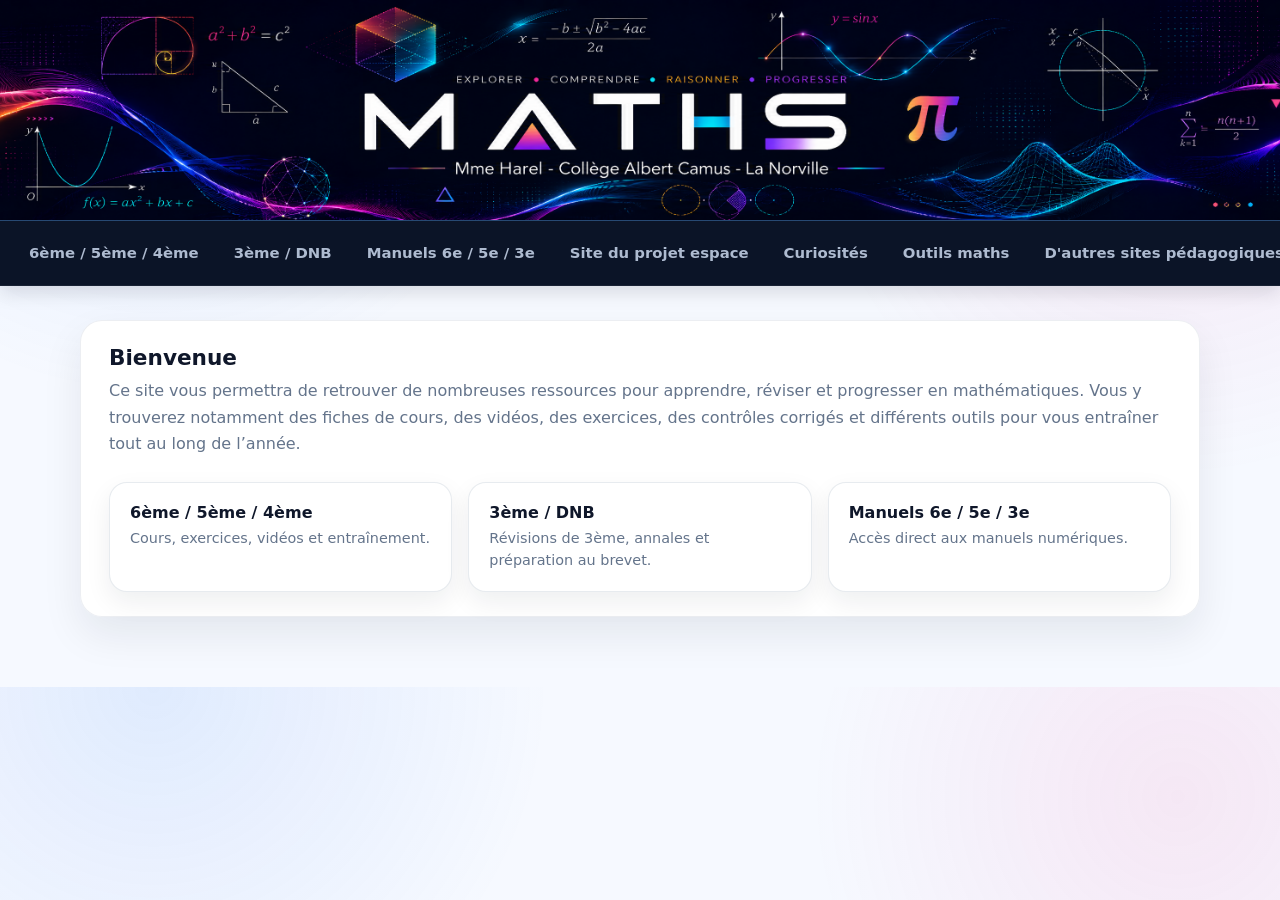
==== commit e9ef83b9: "Mise à jour du texte de bienvenue" ====
--- a/index.html
+++ b/index.html
@@ -1 +1 @@
-<!DOCTYPE html><html lang="fr"><head><meta charset="UTF-8"><meta name="viewport" content="width=device-width,initial-scale=1.0"><title>Site de Mme Harel</title><link rel="stylesheet" href="styles.css"></head><body><header class="hero"><div class="grid"></div><div class="glow g1"></div><div class="glow g2"></div><div class="glow g3"></div><div class="hero-inner"><div class="hero-copy"><a class="site-home" href="index.html"><div class="badge"><i></i>Mathématiques</div><h1>Site de Mme Harel</h1></a><div class="school">Collège Albert Camus</div><div class="place">La Norville</div></div></div></header><nav class="navbar"><div class="nav-inner"><a class="nav-link" href="6e-5e-4e.html">6ème / 5ème / 4ème</a><a class="nav-link" href="3e-dnb.html">3ème / DNB</a><a class="nav-link" href="manuels.html">Manuels 6e / 5e / 3e</a><a class="nav-link" href="https://espacecamus.github.io/" target="_blank" rel="noopener">Site du projet espace</a><a class="nav-link" href="curiosites.html">Curiosités</a><a class="nav-link" href="outils-maths.html">Outils maths</a><a class="nav-link" href="autres-sites.html">D'autres sites pédagogiques</a><a class="nav-link" href="lycee.html">Pour le lycée</a><a class="nav-link" href="https://www.moncollege-ent.essonne.fr" target="_blank" rel="noopener">ENT</a></div></nav><main><section class="panel welcome"><h2>Bienvenue</h2><p>Retrouvez ici les ressources de mathématiques de Mme Harel. Chaque rubrique possède maintenant sa propre page : vous ne verrez plus les contenus des autres onglets les uns à la suite des autres.</p><div class="home-grid"><a class="home-card" href="6e-5e-4e.html"><b>6ème / 5ème / 4ème</b><span>Cours, exercices, vidéos et entraînement.</span></a><a class="home-card" href="3e-dnb.html"><b>3ème / DNB</b><span>Révisions de 3ème, annales et préparation au brevet.</span></a><a class="home-card" href="manuels.html"><b>Manuels 6e / 5e / 3e</b><span>Accès direct aux manuels numériques.</span></a></div></section></main></body></html>+<!DOCTYPE html><html lang="fr"><head><meta charset="UTF-8"><meta name="viewport" content="width=device-width,initial-scale=1.0"><title>Site de Mme Harel</title><link rel="stylesheet" href="styles.css"></head><body><header class="hero"><div class="grid"></div><div class="glow g1"></div><div class="glow g2"></div><div class="glow g3"></div><div class="hero-inner"><div class="hero-copy"><a class="site-home" href="index.html"><div class="badge"><i></i>Mathématiques</div><h1>Site de Mme Harel</h1></a><div class="school">Collège Albert Camus</div><div class="place">La Norville</div></div></div></header><nav class="navbar"><div class="nav-inner"><a class="nav-link" href="6e-5e-4e.html">6ème / 5ème / 4ème</a><a class="nav-link" href="3e-dnb.html">3ème / DNB</a><a class="nav-link" href="manuels.html">Manuels 6e / 5e / 3e</a><a class="nav-link" href="https://espacecamus.github.io/" target="_blank" rel="noopener">Site du projet espace</a><a class="nav-link" href="curiosites.html">Curiosités</a><a class="nav-link" href="outils-maths.html">Outils maths</a><a class="nav-link" href="autres-sites.html">D'autres sites pédagogiques</a><a class="nav-link" href="lycee.html">Pour le lycée</a><a class="nav-link" href="https://www.moncollege-ent.essonne.fr" target="_blank" rel="noopener">ENT</a></div></nav><main><section class="panel welcome"><h2>Bienvenue</h2><p>Ce site vous permettra de retrouver de nombreuses ressources pour apprendre, réviser et progresser en mathématiques. Vous y trouverez notamment des fiches de cours, des vidéos, des exercices, des contrôles corrigés et différents outils pour vous entraîner tout au long de l’année.</p><div class="home-grid"><a class="home-card" href="6e-5e-4e.html"><b>6ème / 5ème / 4ème</b><span>Cours, exercices, vidéos et entraînement.</span></a><a class="home-card" href="3e-dnb.html"><b>3ème / DNB</b><span>Révisions de 3ème, annales et préparation au brevet.</span></a><a class="home-card" href="manuels.html"><b>Manuels 6e / 5e / 3e</b><span>Accès direct aux manuels numériques.</span></a></div></section></main></body></html>
--- a/styles.css
+++ b/styles.css
@@ -1,22 +1,15 @@
-:root{--paper:#f6f9ff;--ink:#0f172a;--muted:#64748b;--cyan:#67e8f9;--blue:#60a5fa;--violet:#a78bfa;--pink:#f0abfc;--gold:#fde68a;--line:rgba(148,163,184,.18)}
-*{box-sizing:border-box}html{scroll-behavior:smooth}body{margin:0;font-family:Inter,ui-sans-serif,system-ui,-apple-system,BlinkMacSystemFont,"Segoe UI",sans-serif;background:radial-gradient(circle at 12% 0%,rgba(96,165,250,.13),transparent 30%),radial-gradient(circle at 92% 16%,rgba(167,139,250,.12),transparent 28%),var(--paper);color:var(--ink)}a{color:inherit}img,svg{max-width:100%}
-.hero{position:relative;min-height:310px;overflow:hidden;isolation:isolate;color:#fff;background:linear-gradient(118deg,#04152d 0%,#073765 26%,#0f6f88 47%,#26418f 69%,#49226f 100%)}
-.hero:before{content:"";position:absolute;inset:0;z-index:-5;background:radial-gradient(circle at 14% 34%,rgba(80,240,255,.48),transparent 20%),radial-gradient(circle at 58% 18%,rgba(62,164,255,.28),transparent 26%),radial-gradient(circle at 87% 18%,rgba(213,126,255,.38),transparent 25%),radial-gradient(circle at 73% 90%,rgba(255,184,92,.12),transparent 25%)}
-.hero:after{content:"";position:absolute;inset:-60px -10%;z-index:-4;background:linear-gradient(102deg,transparent 8%,rgba(255,255,255,.06) 22%,transparent 33%,rgba(103,232,249,.10) 48%,transparent 62%,rgba(240,171,252,.10) 76%,transparent 88%);transform:rotate(-6deg)}
-.grid{position:absolute;inset:0;z-index:-3;opacity:.23;background-image:linear-gradient(rgba(255,255,255,.1) 1px,transparent 1px),linear-gradient(90deg,rgba(255,255,255,.1) 1px,transparent 1px);background-size:34px 34px;mask-image:linear-gradient(to bottom,black 10%,transparent 96%)}
-.glow{position:absolute;border-radius:50%;filter:blur(56px);pointer-events:none;z-index:-2}.g1{width:360px;height:170px;left:-40px;top:20px;background:rgba(61,230,255,.28)}.g2{width:370px;height:170px;right:20px;top:-30px;background:rgba(200,115,255,.23)}.g3{width:280px;height:130px;left:48%;bottom:-55px;background:rgba(72,160,255,.19)}
-.math-layer{position:absolute;inset:0;width:100%;height:100%;z-index:-1;opacity:.68;pointer-events:none}
-.hero-inner{width:min(1180px,calc(100% - 40px));min-height:310px;margin:auto;display:grid;grid-template-columns:minmax(0,1.2fr) minmax(260px,.8fr);align-items:center;gap:34px;padding:24px 0 30px}.hero-copy{position:relative;z-index:2;min-width:0}.site-home{text-decoration:none;color:#fff;display:inline-block}.badge{display:inline-flex;align-items:center;gap:9px;padding:7px 13px;border-radius:999px;background:rgba(255,255,255,.12);border:1px solid rgba(255,255,255,.22);backdrop-filter:blur(10px);font-size:.78rem;font-weight:800;letter-spacing:.12em;text-transform:uppercase;box-shadow:0 8px 28px rgba(0,0,0,.15)}.badge i{display:block;width:8px;height:8px;border-radius:50%;background:var(--cyan);box-shadow:0 0 18px var(--cyan)}h1{margin:16px 0 8px;font-size:clamp(2.05rem,4vw,3.35rem);line-height:1;letter-spacing:-.045em;font-weight:880;text-shadow:0 9px 30px rgba(0,0,0,.28)}.school{margin-top:12px;display:flex;align-items:center;gap:12px;font-weight:750;font-size:clamp(1rem,1.5vw,1.14rem)}.school:before{content:"";width:38px;height:2px;border-radius:99px;background:linear-gradient(90deg,#67e8f9,#f0abfc);box-shadow:0 0 16px rgba(103,232,249,.55)}.place{margin-top:5px;padding-left:50px;color:#dbeafe;font-size:.94rem}
-.visual{height:225px;display:grid;place-items:center;position:relative;min-width:0}.glass{position:relative;width:min(300px,100%);aspect-ratio:1.16;border-radius:30px;overflow:hidden;background:linear-gradient(145deg,rgba(255,255,255,.21),rgba(255,255,255,.055));border:1px solid rgba(255,255,255,.28);backdrop-filter:blur(17px);box-shadow:0 26px 68px rgba(1,8,26,.34),inset 0 1px 0 rgba(255,255,255,.18),0 0 58px rgba(103,232,249,.11);transform:rotate(1.6deg)}.glass:before{content:"";position:absolute;width:180px;height:180px;border-radius:50%;left:-55px;top:-55px;background:rgba(103,232,249,.18);filter:blur(15px)}.glass:after{content:"";position:absolute;width:140px;height:140px;border-radius:50%;right:-35px;bottom:-40px;background:rgba(240,171,252,.16);filter:blur(18px)}.glass svg{width:100%;height:100%;display:block}
-.navbar{position:sticky;top:0;z-index:30;background:rgba(4,13,33,.97);border-top:1px solid rgba(91,171,255,.35);border-bottom:1px solid rgba(255,255,255,.06);box-shadow:0 7px 18px rgba(2,6,23,.12);backdrop-filter:blur(12px)}.nav-inner{display:flex;align-items:center;gap:5px;overflow-x:auto;overflow-y:hidden;white-space:nowrap;width:min(1380px,100%);margin:auto;padding:12px 14px;scrollbar-width:thin;scrollbar-color:rgba(103,232,249,.38) transparent;-webkit-overflow-scrolling:touch}.nav-inner::-webkit-scrollbar{height:6px}.nav-inner::-webkit-scrollbar-thumb{background:rgba(103,232,249,.34);border-radius:99px}.nav-link{flex:0 0 auto;display:inline-flex;align-items:center;justify-content:center;padding:10px 14px;border-radius:10px;text-decoration:none;color:#aebbd0;font-size:.93rem;font-weight:530;border:1px solid transparent;transition:.2s ease}.nav-link:hover{color:#fff;background:rgba(99,102,241,.14);border-color:rgba(129,140,248,.24)}.nav-link.active{color:#f8fafc;background:linear-gradient(135deg,rgba(79,70,229,.28),rgba(109,40,217,.22));border-color:rgba(129,140,248,.42);box-shadow:inset 0 1px 0 rgba(255,255,255,.07)}
-main{width:min(1120px,calc(100% - 40px));margin:34px auto 0;padding-bottom:70px}.panel{background:rgba(255,255,255,.96);border:1px solid var(--line);border-radius:22px;box-shadow:0 18px 40px rgba(15,23,42,.08)}.welcome,.resources{padding:24px 28px}.welcome h2,.resources h2{margin:0 0 8px}.welcome h2{font-size:1.35rem}.welcome p,.resources-head p{margin:0;line-height:1.67;color:var(--muted)}.resources h2{font-size:clamp(1.45rem,2.5vw,1.85rem);letter-spacing:-.025em}.resources-head{margin-bottom:20px}
+:root{--paper:#f6f9ff;--ink:#0f172a;--muted:#64748b;--cyan:#22d3ee;--blue:#3b82f6;--violet:#8b5cf6;--pink:#ec4899;--orange:#f97316;--yellow:#facc15;--green:#84cc16;--line:rgba(148,163,184,.18)}
+*{box-sizing:border-box}html{scroll-behavior:smooth}body{margin:0;font-family:Inter,ui-sans-serif,system-ui,-apple-system,BlinkMacSystemFont,"Segoe UI",sans-serif;background:radial-gradient(circle at 12% 0%,rgba(59,130,246,.12),transparent 30%),radial-gradient(circle at 92% 16%,rgba(236,72,153,.10),transparent 28%),var(--paper);color:var(--ink)}a{color:inherit}img,svg{max-width:100%}
+.hero{position:relative;min-height:clamp(220px,16.67vw,320px);overflow:hidden;color:#fff;background:#020817 url('assets/banner-maths-mme-harel.jpg') center/cover no-repeat}
+.grid,.glow,.math-layer,.visual,.badge,.school,.place{display:none!important}.hero-inner{position:relative;width:100%;min-height:inherit;margin:0;padding:0}.hero-copy{position:absolute;inset:0}.site-home{position:absolute;inset:0;display:block;text-decoration:none;color:transparent;font-size:0}h1,.hero-copy:after,.hero-inner:after{display:none!important}
+.navbar{position:sticky;top:0;z-index:30;background:rgba(4,13,33,.97);border-top:1px solid rgba(91,171,255,.35);border-bottom:1px solid rgba(255,255,255,.06);box-shadow:0 7px 18px rgba(2,6,23,.12);backdrop-filter:blur(12px)}.nav-inner{display:flex;align-items:center;gap:5px;overflow-x:auto;overflow-y:hidden;white-space:nowrap;width:min(1380px,100%);margin:auto;padding:12px 14px;scrollbar-width:thin;scrollbar-color:rgba(103,232,249,.38) transparent;-webkit-overflow-scrolling:touch}.nav-inner::-webkit-scrollbar{height:6px}.nav-inner::-webkit-scrollbar-thumb{background:rgba(103,232,249,.34);border-radius:99px}.nav-link{flex:0 0 auto;display:inline-flex;align-items:center;justify-content:center;padding:10px 14px;border-radius:10px;text-decoration:none;color:#aebbd0;font-size:.93rem;font-weight:600;border:1px solid transparent;transition:.2s ease}.nav-link:hover{color:#fff;background:rgba(99,102,241,.14);border-color:rgba(129,140,248,.24)}.nav-link.active{color:#fff;background:linear-gradient(135deg,rgba(236,72,153,.28),rgba(59,130,246,.25));border-color:rgba(125,211,252,.38);box-shadow:inset 0 1px 0 rgba(255,255,255,.07)}
+main{width:min(1120px,calc(100% - 40px));margin:34px auto 0;padding-bottom:70px}.panel{background:rgba(255,255,255,.97);border:1px solid var(--line);border-radius:22px;box-shadow:0 18px 40px rgba(15,23,42,.08)}.welcome,.resources{padding:24px 28px}.welcome h2,.resources h2{margin:0 0 8px}.welcome h2{font-size:1.35rem}.welcome p,.resources-head p{margin:0;line-height:1.67;color:var(--muted)}.resources h2{font-size:clamp(1.45rem,2.5vw,1.85rem);letter-spacing:-.025em}.resources-head{margin-bottom:20px}
 .home-grid{display:grid;grid-template-columns:repeat(3,minmax(0,1fr));gap:16px;margin-top:24px}.home-card{padding:20px;border-radius:18px;text-decoration:none;background:#fff;border:1px solid rgba(148,163,184,.22);box-shadow:0 10px 26px rgba(15,23,42,.07);transition:.2s ease}.home-card:hover{transform:translateY(-4px);box-shadow:0 16px 34px rgba(15,23,42,.12)}.home-card b{display:block;margin-bottom:6px}.home-card span{font-size:.9rem;color:var(--muted);line-height:1.5}
 .resource-grid{display:grid;grid-template-columns:repeat(3,minmax(0,1fr));gap:16px}.resource-card{display:flex;flex-direction:column;overflow:hidden;min-width:0;border-radius:20px;text-decoration:none;color:var(--ink);background:#fff;border:1px solid rgba(148,163,184,.2);box-shadow:0 12px 30px rgba(15,23,42,.08);transition:transform .2s ease,box-shadow .2s ease,border-color .2s ease}.resource-card:hover{transform:translateY(-5px);box-shadow:0 20px 42px rgba(15,23,42,.13);border-color:rgba(96,165,250,.38)}.thumb{position:relative;height:150px;overflow:hidden;padding:18px;display:flex;align-items:flex-end;background:var(--bg);background-position:center;background-size:cover}.thumb:before{content:"";position:absolute;inset:0;background:linear-gradient(to top,rgba(2,6,23,.52),rgba(2,6,23,.04) 62%)}.thumb-mark{position:relative;z-index:2;width:52px;height:52px;border-radius:15px;display:grid;place-items:center;background:rgba(8,15,35,.3);border:1px solid rgba(255,255,255,.3);backdrop-filter:blur(10px);color:#fff;font-weight:900;font-size:1.05rem}.thumb-name{position:relative;z-index:2;margin-left:12px;color:#fff;font-size:1rem;font-weight:800;text-shadow:0 2px 10px rgba(0,0,0,.3)}.resource-body{padding:16px 17px 18px;display:flex;flex-direction:column;gap:7px;min-height:122px}.resource-title{font-weight:850;font-size:1.02rem;line-height:1.25}.resource-site{font-size:.84rem;color:#64748b;overflow:hidden;text-overflow:ellipsis;white-space:nowrap}.resource-action{margin-top:auto;padding-top:5px;font-size:.88rem;font-weight:750;color:#2563eb}
-.r1{--bg:url('assets/thumbs/devoirs.svg') center/cover no-repeat}.r2{--bg:url('assets/thumbs/mathenpoche.svg') center/cover no-repeat}.r3{--bg:url('assets/thumbs/diabolomaths.svg') center/cover no-repeat}.r4{--bg:url('assets/thumbs/hedacademy.svg') center/cover no-repeat}.r5{--bg:url('assets/thumbs/yvan-monka.svg') center/cover no-repeat}.r6{--bg:url('assets/thumbs/mathsmentales.svg') center/cover no-repeat}.r7{--bg:url('assets/thumbs/instruments.svg') center/cover no-repeat}
-.d1{--bg:linear-gradient(135deg,#164e63,#0891b2 42%,#67e8f9)}.d2{--bg:linear-gradient(135deg,#0f172a,#2563eb 58%,#93c5fd)}.d3{--bg:linear-gradient(135deg,#3f0d69,#7c3aed 55%,#c4b5fd)}.d4{--bg:linear-gradient(135deg,#701a75,#db2777 55%,#f9a8d4)}.d5{--bg:linear-gradient(135deg,#1f2937,#374151 38%,#f59e0b)}.d6{--bg:linear-gradient(135deg,#1d4ed8,#3b82f6 42%,#bfdbfe)}.d7{--bg:linear-gradient(135deg,#713f12,#d97706 52%,#fde68a)}.d8{--bg:linear-gradient(135deg,#0f172a,#1e293b 45%,#94a3b8)}.d9{--bg:linear-gradient(135deg,#134e4a,#059669 48%,#a7f3d0)}.d10{--bg:linear-gradient(135deg,#3b0764,#9333ea 55%,#e9d5ff)}.d11{--bg:linear-gradient(135deg,#7f1d1d,#dc2626 55%,#fecaca)}.d12{--bg:linear-gradient(135deg,#1e3a8a,#2563eb 48%,#7dd3fc)}.d13{--bg:linear-gradient(135deg,#14532d,#16a34a 52%,#bbf7d0)}
-.manual-grid{display:grid;grid-template-columns:repeat(3,minmax(0,1fr));gap:18px}.manual-card{display:flex;gap:16px;padding:18px;border-radius:20px;background:#fff;border:1px solid rgba(148,163,184,.2);box-shadow:0 10px 24px rgba(15,23,42,.07);text-decoration:none;color:var(--ink);transition:.2s ease}.manual-card:hover{transform:translateY(-4px);box-shadow:0 16px 34px rgba(15,23,42,.12)}.manual-cover{flex:0 0 112px;height:160px;border-radius:14px;position:relative;overflow:hidden;box-shadow:0 16px 28px rgba(15,23,42,.22);border:1px solid rgba(255,255,255,.35)}.manual-spine{position:absolute;left:0;top:0;bottom:0;width:14px;background:rgba(255,255,255,.22)}.manual-cover .level{position:absolute;left:16px;top:14px;font-size:.72rem;font-weight:900;letter-spacing:.14em;text-transform:uppercase;color:#fff;background:rgba(15,23,42,.18);padding:5px 7px;border-radius:999px}.manual-cover .title{position:absolute;left:16px;right:16px;top:56px;font-size:1.15rem;line-height:1.05;font-weight:900;color:#fff;text-shadow:0 2px 10px rgba(0,0,0,.24)}.manual-cover .edition{position:absolute;left:16px;right:16px;bottom:15px;font-size:.76rem;font-weight:800;color:#eff6ff}.m6{background:linear-gradient(160deg,#0f3b87 0%,#1d4ed8 36%,#38bdf8 100%)}.m5{background:linear-gradient(160deg,#4c1d95 0%,#7c3aed 40%,#e879f9 100%)}.m3{background:linear-gradient(160deg,#14532d 0%,#16a34a 38%,#a3e635 100%)}.manual-body{min-width:0;display:flex;flex-direction:column}.manual-title{font-size:1.05rem;font-weight:850;line-height:1.25}.manual-meta{margin-top:6px;color:var(--muted);font-size:.9rem;line-height:1.5}.manual-action{margin-top:auto;padding-top:10px;font-size:.9rem;font-weight:800;color:#2563eb}
+.r1{--bg:url('assets/thumbs/devoirs.svg') center/cover no-repeat}.r2{--bg:url('assets/thumbs/mathenpoche.svg') center/cover no-repeat}.r3{--bg:url('assets/thumbs/diabolomaths.svg') center/cover no-repeat}.r4{--bg:url('assets/thumbs/hedacademy.svg') center/cover no-repeat}.r5{--bg:url('assets/thumbs/yvan-monka.svg') center/cover no-repeat}.r6{--bg:url('assets/thumbs/mathsmentales.svg') center/cover no-repeat}.r7{--bg:url('assets/thumbs/instruments.svg') center/cover no-repeat}.d1{--bg:linear-gradient(135deg,#164e63,#0891b2 42%,#67e8f9)}.d2{--bg:linear-gradient(135deg,#0f172a,#2563eb 58%,#93c5fd)}.d3{--bg:linear-gradient(135deg,#3f0d69,#7c3aed 55%,#c4b5fd)}.d4{--bg:linear-gradient(135deg,#701a75,#db2777 55%,#f9a8d4)}.d5{--bg:linear-gradient(135deg,#1f2937,#374151 38%,#f59e0b)}.d6{--bg:linear-gradient(135deg,#1d4ed8,#3b82f6 42%,#bfdbfe)}.d7{--bg:linear-gradient(135deg,#713f12,#d97706 52%,#fde68a)}.d8{--bg:linear-gradient(135deg,#0f172a,#1e293b 45%,#94a3b8)}.d9{--bg:linear-gradient(135deg,#134e4a,#059669 48%,#a7f3d0)}.d10{--bg:linear-gradient(135deg,#3b0764,#9333ea 55%,#e9d5ff)}.d11{--bg:linear-gradient(135deg,#7f1d1d,#dc2626 55%,#fecaca)}.d12{--bg:linear-gradient(135deg,#1e3a8a,#2563eb 48%,#7dd3fc)}.d13{--bg:linear-gradient(135deg,#14532d,#16a34a 52%,#bbf7d0)}
+.manual-grid{display:grid;grid-template-columns:repeat(3,minmax(0,1fr));gap:18px}.manual-card{display:flex;gap:16px;padding:18px;border-radius:20px;background:#fff;border:1px solid rgba(148,163,184,.2);box-shadow:0 10px 24px rgba(15,23,42,.07);text-decoration:none;color:var(--ink);transition:.2s ease}.manual-card:hover{transform:translateY(-4px);box-shadow:0 16px 34px rgba(15,23,42,.12)}.manual-cover{flex:0 0 112px;height:160px;border-radius:14px;position:relative;overflow:hidden;box-shadow:0 16px 28px rgba(15,23,42,.22);border:1px solid rgba(255,255,255,.35)}.manual-body{min-width:0;display:flex;flex-direction:column}.manual-title{font-size:1.05rem;font-weight:850;line-height:1.25}.manual-meta{margin-top:6px;color:var(--muted);font-size:.9rem;line-height:1.5}.manual-action{margin-top:auto;padding-top:10px;font-size:.9rem;font-weight:800;color:#2563eb}
 .placeholder{padding:34px;text-align:center}.placeholder h2{margin:0 0 10px}.placeholder p{margin:0;color:var(--muted);line-height:1.6}.tools-grid{display:grid;grid-template-columns:repeat(2,minmax(0,1fr));gap:18px}.tool-card{padding:26px;border-radius:20px;text-decoration:none;background:linear-gradient(135deg,#fff,#f8fbff);border:1px solid rgba(148,163,184,.2);box-shadow:0 12px 30px rgba(15,23,42,.08)}.tool-card b{display:block;font-size:1.15rem;margin-bottom:8px}.tool-card span{color:var(--muted)}
-@media(max-width:1050px){.hero-inner{grid-template-columns:minmax(0,1fr) 300px;gap:20px}.nav-link{font-size:.88rem;padding:9px 11px}.manual-grid{grid-template-columns:1fr}}
-@media(max-width:900px){.resource-grid,.home-grid{grid-template-columns:repeat(2,minmax(0,1fr))}}
-@media(max-width:800px){.hero{min-height:430px}.hero-inner{min-height:430px;grid-template-columns:1fr;gap:8px;text-align:center;padding:28px 0 22px}.school{justify-content:center}.school:before{display:none}.place{padding-left:0}.visual{height:155px}.glass{width:215px}.math-layer{opacity:.48}.nav-inner{padding:10px 12px}.nav-link{font-size:.88rem;padding:9px 11px}}
-@media(max-width:560px){.hero{min-height:395px}.hero-inner{width:min(100% - 24px,1180px);min-height:395px;padding:24px 0 18px}.badge{font-size:.68rem;padding:6px 10px}h1{font-size:clamp(1.9rem,10vw,2.55rem)}.school{font-size:.98rem}.visual{height:130px}.glass{width:185px;border-radius:22px}.math-layer{opacity:.38}.nav-inner{gap:3px;padding:9px 8px}.nav-link{font-size:.82rem;padding:8px 9px}.welcome,.resources{padding:18px}.resource-grid,.home-grid,.tools-grid{grid-template-columns:1fr}.thumb{height:132px}main{width:min(100% - 24px,1120px);margin-top:22px}.manual-card{flex-direction:column}}+@media(max-width:1050px){.nav-link{font-size:.88rem;padding:9px 11px}.manual-grid{grid-template-columns:1fr}.home-grid{grid-template-columns:repeat(2,minmax(0,1fr))}}
+@media(max-width:900px){.resource-grid{grid-template-columns:repeat(2,minmax(0,1fr))}}
+@media(max-width:760px){.hero{min-height:190px;background-size:auto 100%;background-position:center}.hero-inner{min-height:190px}.nav-inner{padding:10px}}
+@media(max-width:560px){.hero{min-height:170px;background-size:auto 100%;background-position:center}.hero-inner{min-height:170px}.nav-inner{gap:3px;padding:9px 8px}.nav-link{font-size:.82rem;padding:8px 9px}main{width:min(100% - 24px,1120px);margin-top:22px}.welcome,.resources{padding:18px}.resource-grid,.home-grid,.tools-grid{grid-template-columns:1fr}.thumb{height:132px}.manual-card{flex-direction:row}}
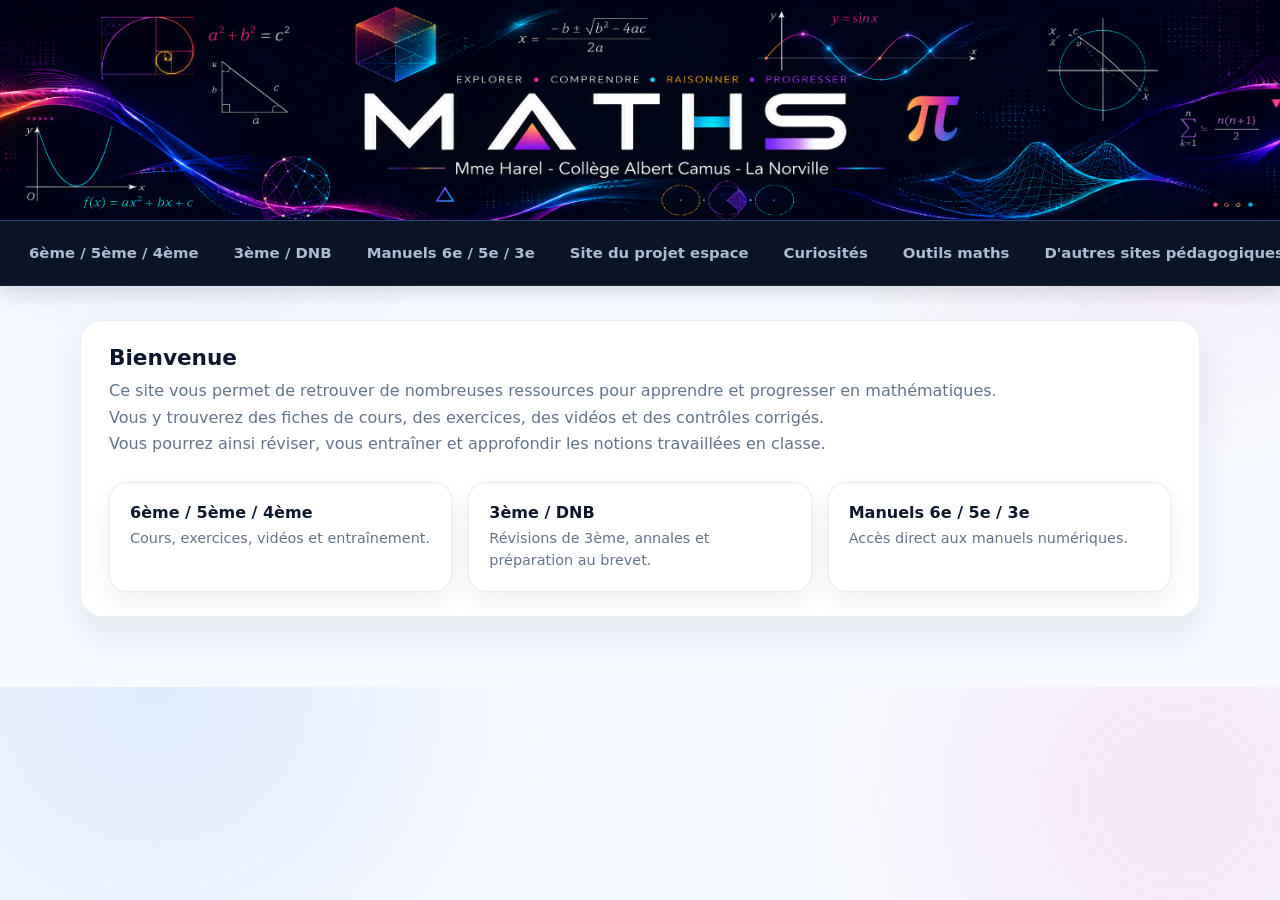
==== commit 44b444c2: "Actualise le texte de bienvenue" ====
--- a/index.html
+++ b/index.html
@@ -1 +1 @@
-<!DOCTYPE html><html lang="fr"><head><meta charset="UTF-8"><meta name="viewport" content="width=device-width,initial-scale=1.0"><title>Site de Mme Harel</title><link rel="stylesheet" href="styles.css"></head><body><header class="hero"><div class="grid"></div><div class="glow g1"></div><div class="glow g2"></div><div class="glow g3"></div><div class="hero-inner"><div class="hero-copy"><a class="site-home" href="index.html"><div class="badge"><i></i>Mathématiques</div><h1>Site de Mme Harel</h1></a><div class="school">Collège Albert Camus</div><div class="place">La Norville</div></div></div></header><nav class="navbar"><div class="nav-inner"><a class="nav-link" href="6e-5e-4e.html">6ème / 5ème / 4ème</a><a class="nav-link" href="3e-dnb.html">3ème / DNB</a><a class="nav-link" href="manuels.html">Manuels 6e / 5e / 3e</a><a class="nav-link" href="https://espacecamus.github.io/" target="_blank" rel="noopener">Site du projet espace</a><a class="nav-link" href="curiosites.html">Curiosités</a><a class="nav-link" href="outils-maths.html">Outils maths</a><a class="nav-link" href="autres-sites.html">D'autres sites pédagogiques</a><a class="nav-link" href="lycee.html">Pour le lycée</a><a class="nav-link" href="https://www.moncollege-ent.essonne.fr" target="_blank" rel="noopener">ENT</a></div></nav><main><section class="panel welcome"><h2>Bienvenue</h2><p>Ce site vous permettra de retrouver de nombreuses ressources pour apprendre, réviser et progresser en mathématiques. Vous y trouverez notamment des fiches de cours, des vidéos, des exercices, des contrôles corrigés et différents outils pour vous entraîner tout au long de l’année.</p><div class="home-grid"><a class="home-card" href="6e-5e-4e.html"><b>6ème / 5ème / 4ème</b><span>Cours, exercices, vidéos et entraînement.</span></a><a class="home-card" href="3e-dnb.html"><b>3ème / DNB</b><span>Révisions de 3ème, annales et préparation au brevet.</span></a><a class="home-card" href="manuels.html"><b>Manuels 6e / 5e / 3e</b><span>Accès direct aux manuels numériques.</span></a></div></section></main></body></html>+<!DOCTYPE html><html lang="fr"><head><meta charset="UTF-8"><meta name="viewport" content="width=device-width,initial-scale=1.0"><title>Site de Mme Harel</title><link rel="stylesheet" href="styles.css"></head><body><header class="hero"><div class="grid"></div><div class="glow g1"></div><div class="glow g2"></div><div class="glow g3"></div><div class="hero-inner"><div class="hero-copy"><a class="site-home" href="index.html"><div class="badge"><i></i>Mathématiques</div><h1>Site de Mme Harel</h1></a><div class="school">Collège Albert Camus</div><div class="place">La Norville</div></div></div></header><nav class="navbar"><div class="nav-inner"><a class="nav-link" href="6e-5e-4e.html">6ème / 5ème / 4ème</a><a class="nav-link" href="3e-dnb.html">3ème / DNB</a><a class="nav-link" href="manuels.html">Manuels 6e / 5e / 3e</a><a class="nav-link" href="https://espacecamus.github.io/" target="_blank" rel="noopener">Site du projet espace</a><a class="nav-link" href="curiosites.html">Curiosités</a><a class="nav-link" href="outils-maths.html">Outils maths</a><a class="nav-link" href="autres-sites.html">D'autres sites pédagogiques</a><a class="nav-link" href="lycee.html">Pour le lycée</a><a class="nav-link" href="https://www.moncollege-ent.essonne.fr" target="_blank" rel="noopener">ENT</a></div></nav><main><section class="panel welcome"><h2>Bienvenue</h2><p>Ce site vous permet de retrouver de nombreuses ressources pour apprendre et progresser en mathématiques.<br>Vous y trouverez des fiches de cours, des exercices, des vidéos et des contrôles corrigés.<br>Vous pourrez ainsi réviser, vous entraîner et approfondir les notions travaillées en classe.</p><div class="home-grid"><a class="home-card" href="6e-5e-4e.html"><b>6ème / 5ème / 4ème</b><span>Cours, exercices, vidéos et entraînement.</span></a><a class="home-card" href="3e-dnb.html"><b>3ème / DNB</b><span>Révisions de 3ème, annales et préparation au brevet.</span></a><a class="home-card" href="manuels.html"><b>Manuels 6e / 5e / 3e</b><span>Accès direct aux manuels numériques.</span></a></div></section></main></body></html>
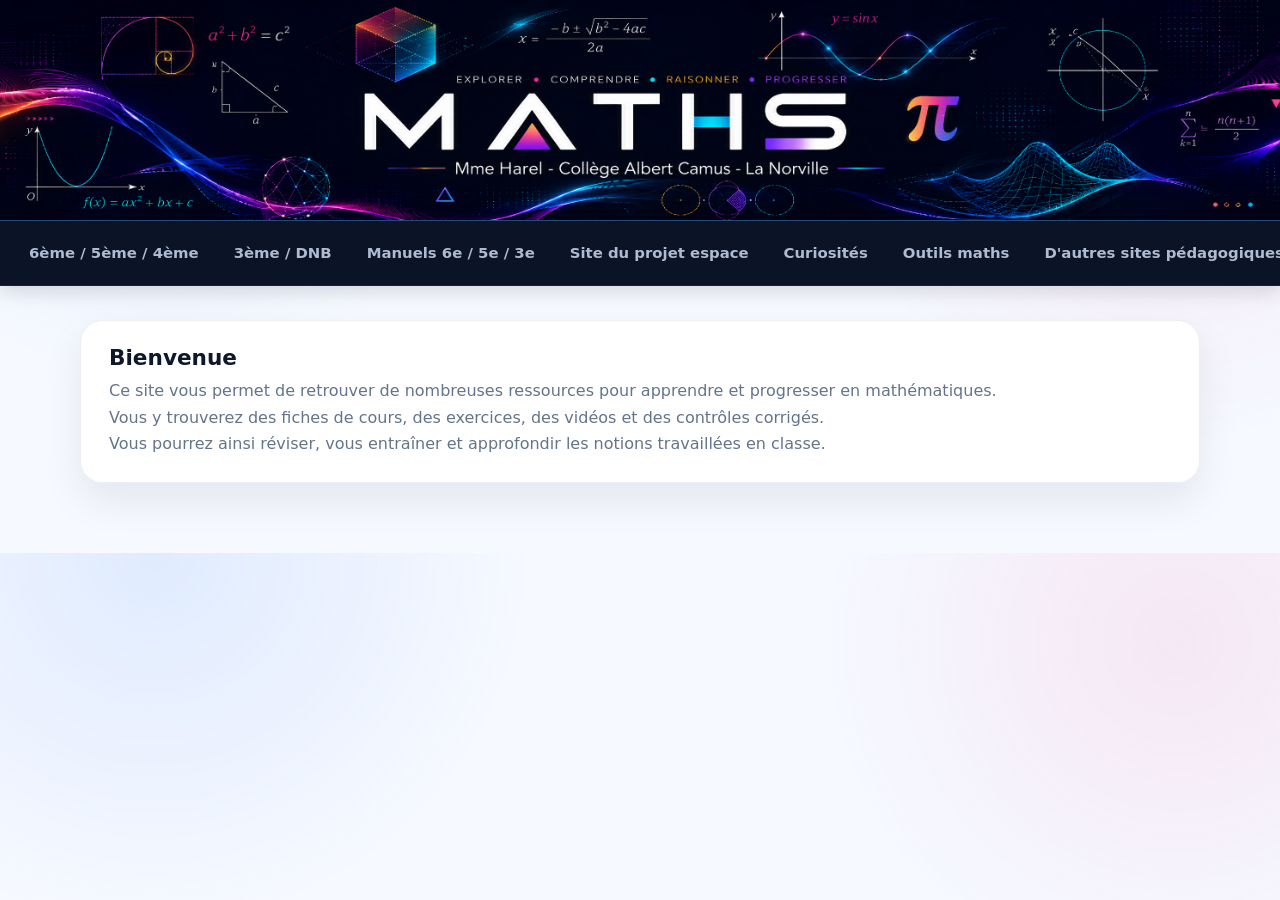
==== commit 510898d1: "Retire les vignettes de la page d'accueil" ====
--- a/index.html
+++ b/index.html
@@ -1 +1 @@
-<!DOCTYPE html><html lang="fr"><head><meta charset="UTF-8"><meta name="viewport" content="width=device-width,initial-scale=1.0"><title>Site de Mme Harel</title><link rel="stylesheet" href="styles.css"></head><body><header class="hero"><div class="grid"></div><div class="glow g1"></div><div class="glow g2"></div><div class="glow g3"></div><div class="hero-inner"><div class="hero-copy"><a class="site-home" href="index.html"><div class="badge"><i></i>Mathématiques</div><h1>Site de Mme Harel</h1></a><div class="school">Collège Albert Camus</div><div class="place">La Norville</div></div></div></header><nav class="navbar"><div class="nav-inner"><a class="nav-link" href="6e-5e-4e.html">6ème / 5ème / 4ème</a><a class="nav-link" href="3e-dnb.html">3ème / DNB</a><a class="nav-link" href="manuels.html">Manuels 6e / 5e / 3e</a><a class="nav-link" href="https://espacecamus.github.io/" target="_blank" rel="noopener">Site du projet espace</a><a class="nav-link" href="curiosites.html">Curiosités</a><a class="nav-link" href="outils-maths.html">Outils maths</a><a class="nav-link" href="autres-sites.html">D'autres sites pédagogiques</a><a class="nav-link" href="lycee.html">Pour le lycée</a><a class="nav-link" href="https://www.moncollege-ent.essonne.fr" target="_blank" rel="noopener">ENT</a></div></nav><main><section class="panel welcome"><h2>Bienvenue</h2><p>Ce site vous permet de retrouver de nombreuses ressources pour apprendre et progresser en mathématiques.<br>Vous y trouverez des fiches de cours, des exercices, des vidéos et des contrôles corrigés.<br>Vous pourrez ainsi réviser, vous entraîner et approfondir les notions travaillées en classe.</p><div class="home-grid"><a class="home-card" href="6e-5e-4e.html"><b>6ème / 5ème / 4ème</b><span>Cours, exercices, vidéos et entraînement.</span></a><a class="home-card" href="3e-dnb.html"><b>3ème / DNB</b><span>Révisions de 3ème, annales et préparation au brevet.</span></a><a class="home-card" href="manuels.html"><b>Manuels 6e / 5e / 3e</b><span>Accès direct aux manuels numériques.</span></a></div></section></main></body></html>+<!DOCTYPE html><html lang="fr"><head><meta charset="UTF-8"><meta name="viewport" content="width=device-width,initial-scale=1.0"><title>Site de Mme Harel</title><link rel="stylesheet" href="styles.css"></head><body><header class="hero"><div class="grid"></div><div class="glow g1"></div><div class="glow g2"></div><div class="glow g3"></div><div class="hero-inner"><div class="hero-copy"><a class="site-home" href="index.html"><div class="badge"><i></i>Mathématiques</div><h1>Site de Mme Harel</h1></a><div class="school">Collège Albert Camus</div><div class="place">La Norville</div></div></div></header><nav class="navbar"><div class="nav-inner"><a class="nav-link" href="6e-5e-4e.html">6ème / 5ème / 4ème</a><a class="nav-link" href="3e-dnb.html">3ème / DNB</a><a class="nav-link" href="manuels.html">Manuels 6e / 5e / 3e</a><a class="nav-link" href="https://espacecamus.github.io/" target="_blank" rel="noopener">Site du projet espace</a><a class="nav-link" href="curiosites.html">Curiosités</a><a class="nav-link" href="outils-maths.html">Outils maths</a><a class="nav-link" href="autres-sites.html">D'autres sites pédagogiques</a><a class="nav-link" href="lycee.html">Pour le lycée</a><a class="nav-link" href="https://www.moncollege-ent.essonne.fr" target="_blank" rel="noopener">ENT</a></div></nav><main><section class="panel welcome"><h2>Bienvenue</h2><p>Ce site vous permet de retrouver de nombreuses ressources pour apprendre et progresser en mathématiques.<br>Vous y trouverez des fiches de cours, des exercices, des vidéos et des contrôles corrigés.<br>Vous pourrez ainsi réviser, vous entraîner et approfondir les notions travaillées en classe.</p></section></main></body></html>
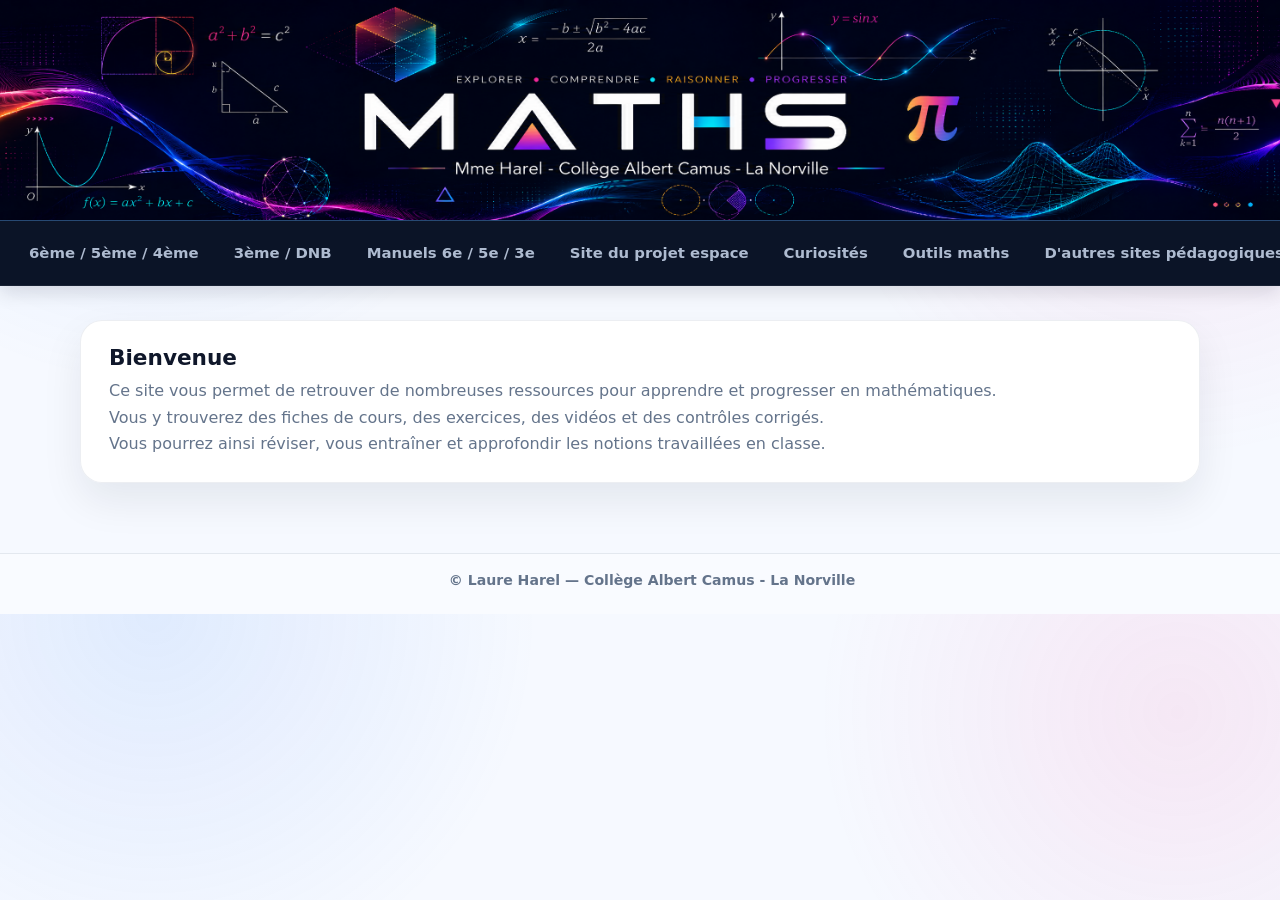
==== commit 8a3fdb2d: "Force le déploiement de l'accueil sans vignettes" ====
--- a/index.html
+++ b/index.html
@@ -1 +1 @@
-<!DOCTYPE html><html lang="fr"><head><meta charset="UTF-8"><meta name="viewport" content="width=device-width,initial-scale=1.0"><title>Site de Mme Harel</title><link rel="stylesheet" href="styles.css"></head><body><header class="hero"><div class="grid"></div><div class="glow g1"></div><div class="glow g2"></div><div class="glow g3"></div><div class="hero-inner"><div class="hero-copy"><a class="site-home" href="index.html"><div class="badge"><i></i>Mathématiques</div><h1>Site de Mme Harel</h1></a><div class="school">Collège Albert Camus</div><div class="place">La Norville</div></div></div></header><nav class="navbar"><div class="nav-inner"><a class="nav-link" href="6e-5e-4e.html">6ème / 5ème / 4ème</a><a class="nav-link" href="3e-dnb.html">3ème / DNB</a><a class="nav-link" href="manuels.html">Manuels 6e / 5e / 3e</a><a class="nav-link" href="https://espacecamus.github.io/" target="_blank" rel="noopener">Site du projet espace</a><a class="nav-link" href="curiosites.html">Curiosités</a><a class="nav-link" href="outils-maths.html">Outils maths</a><a class="nav-link" href="autres-sites.html">D'autres sites pédagogiques</a><a class="nav-link" href="lycee.html">Pour le lycée</a><a class="nav-link" href="https://www.moncollege-ent.essonne.fr" target="_blank" rel="noopener">ENT</a></div></nav><main><section class="panel welcome"><h2>Bienvenue</h2><p>Ce site vous permet de retrouver de nombreuses ressources pour apprendre et progresser en mathématiques.<br>Vous y trouverez des fiches de cours, des exercices, des vidéos et des contrôles corrigés.<br>Vous pourrez ainsi réviser, vous entraîner et approfondir les notions travaillées en classe.</p></section></main></body></html>+<!DOCTYPE html><html lang="fr"><head><meta charset="UTF-8"><meta name="viewport" content="width=device-width,initial-scale=1.0"><title>Site de Mme Harel</title><link rel="stylesheet" href="styles.css"></head><body><header class="hero"><div class="grid"></div><div class="glow g1"></div><div class="glow g2"></div><div class="glow g3"></div><div class="hero-inner"><div class="hero-copy"><a class="site-home" href="index.html"><div class="badge"><i></i>Mathématiques</div><h1>Site de Mme Harel</h1></a><div class="school">Collège Albert Camus</div><div class="place">La Norville</div></div></div></header><nav class="navbar"><div class="nav-inner"><a class="nav-link" href="6e-5e-4e.html">6ème / 5ème / 4ème</a><a class="nav-link" href="3e-dnb.html">3ème / DNB</a><a class="nav-link" href="manuels.html">Manuels 6e / 5e / 3e</a><a class="nav-link" href="https://espacecamus.github.io/" target="_blank" rel="noopener">Site du projet espace</a><a class="nav-link" href="curiosites.html">Curiosités</a><a class="nav-link" href="outils-maths.html">Outils maths</a><a class="nav-link" href="autres-sites.html">D'autres sites pédagogiques</a><a class="nav-link" href="lycee.html">Pour le lycée</a><a class="nav-link" href="https://www.moncollege-ent.essonne.fr" target="_blank" rel="noopener">ENT</a></div></nav><main><section class="panel welcome"><h2>Bienvenue</h2><p>Ce site vous permet de retrouver de nombreuses ressources pour apprendre et progresser en mathématiques.<br>Vous y trouverez des fiches de cours, des exercices, des vidéos et des contrôles corrigés.<br>Vous pourrez ainsi réviser, vous entraîner et approfondir les notions travaillées en classe.</p></section></main><!-- accueil sans vignettes --></body></html>
--- a/styles.css
+++ b/styles.css
@@ -9,6 +9,7 @@
 .r1{--bg:url('assets/thumbs/devoirs.svg') center/cover no-repeat}.r2{--bg:url('assets/thumbs/mathenpoche.svg') center/cover no-repeat}.r3{--bg:url('assets/thumbs/diabolomaths.svg') center/cover no-repeat}.r4{--bg:url('assets/thumbs/hedacademy.svg') center/cover no-repeat}.r5{--bg:url('assets/thumbs/yvan-monka.svg') center/cover no-repeat}.r6{--bg:url('assets/thumbs/mathsmentales.svg') center/cover no-repeat}.r7{--bg:url('assets/thumbs/instruments.svg') center/cover no-repeat}.d1{--bg:linear-gradient(135deg,#164e63,#0891b2 42%,#67e8f9)}.d2{--bg:linear-gradient(135deg,#0f172a,#2563eb 58%,#93c5fd)}.d3{--bg:linear-gradient(135deg,#3f0d69,#7c3aed 55%,#c4b5fd)}.d4{--bg:linear-gradient(135deg,#701a75,#db2777 55%,#f9a8d4)}.d5{--bg:linear-gradient(135deg,#1f2937,#374151 38%,#f59e0b)}.d6{--bg:linear-gradient(135deg,#1d4ed8,#3b82f6 42%,#bfdbfe)}.d7{--bg:linear-gradient(135deg,#713f12,#d97706 52%,#fde68a)}.d8{--bg:linear-gradient(135deg,#0f172a,#1e293b 45%,#94a3b8)}.d9{--bg:linear-gradient(135deg,#134e4a,#059669 48%,#a7f3d0)}.d10{--bg:linear-gradient(135deg,#3b0764,#9333ea 55%,#e9d5ff)}.d11{--bg:linear-gradient(135deg,#7f1d1d,#dc2626 55%,#fecaca)}.d12{--bg:linear-gradient(135deg,#1e3a8a,#2563eb 48%,#7dd3fc)}.d13{--bg:linear-gradient(135deg,#14532d,#16a34a 52%,#bbf7d0)}
 .manual-grid{display:grid;grid-template-columns:repeat(3,minmax(0,1fr));gap:18px}.manual-card{display:flex;gap:16px;padding:18px;border-radius:20px;background:#fff;border:1px solid rgba(148,163,184,.2);box-shadow:0 10px 24px rgba(15,23,42,.07);text-decoration:none;color:var(--ink);transition:.2s ease}.manual-card:hover{transform:translateY(-4px);box-shadow:0 16px 34px rgba(15,23,42,.12)}.manual-cover{flex:0 0 112px;height:160px;border-radius:14px;position:relative;overflow:hidden;box-shadow:0 16px 28px rgba(15,23,42,.22);border:1px solid rgba(255,255,255,.35)}.manual-body{min-width:0;display:flex;flex-direction:column}.manual-title{font-size:1.05rem;font-weight:850;line-height:1.25}.manual-meta{margin-top:6px;color:var(--muted);font-size:.9rem;line-height:1.5}.manual-action{margin-top:auto;padding-top:10px;font-size:.9rem;font-weight:800;color:#2563eb}
 .placeholder{padding:34px;text-align:center}.placeholder h2{margin:0 0 10px}.placeholder p{margin:0;color:var(--muted);line-height:1.6}.tools-grid{display:grid;grid-template-columns:repeat(2,minmax(0,1fr));gap:18px}.tool-card{padding:26px;border-radius:20px;text-decoration:none;background:linear-gradient(135deg,#fff,#f8fbff);border:1px solid rgba(148,163,184,.2);box-shadow:0 12px 30px rgba(15,23,42,.08)}.tool-card b{display:block;font-size:1.15rem;margin-bottom:8px}.tool-card span{color:var(--muted)}
+body::after{content:"© Laure Harel — Collège Albert Camus - La Norville";display:block;width:100%;padding:18px 12px 26px;text-align:center;color:#64748b;font-size:.88rem;font-weight:600;border-top:1px solid rgba(148,163,184,.22);background:rgba(255,255,255,.35)}
 @media(max-width:1050px){.nav-link{font-size:.88rem;padding:9px 11px}.manual-grid{grid-template-columns:1fr}.home-grid{grid-template-columns:repeat(2,minmax(0,1fr))}}
 @media(max-width:900px){.resource-grid{grid-template-columns:repeat(2,minmax(0,1fr))}}
 @media(max-width:760px){.hero{min-height:190px;background-size:auto 100%;background-position:center}.hero-inner{min-height:190px}.nav-inner{padding:10px}}
